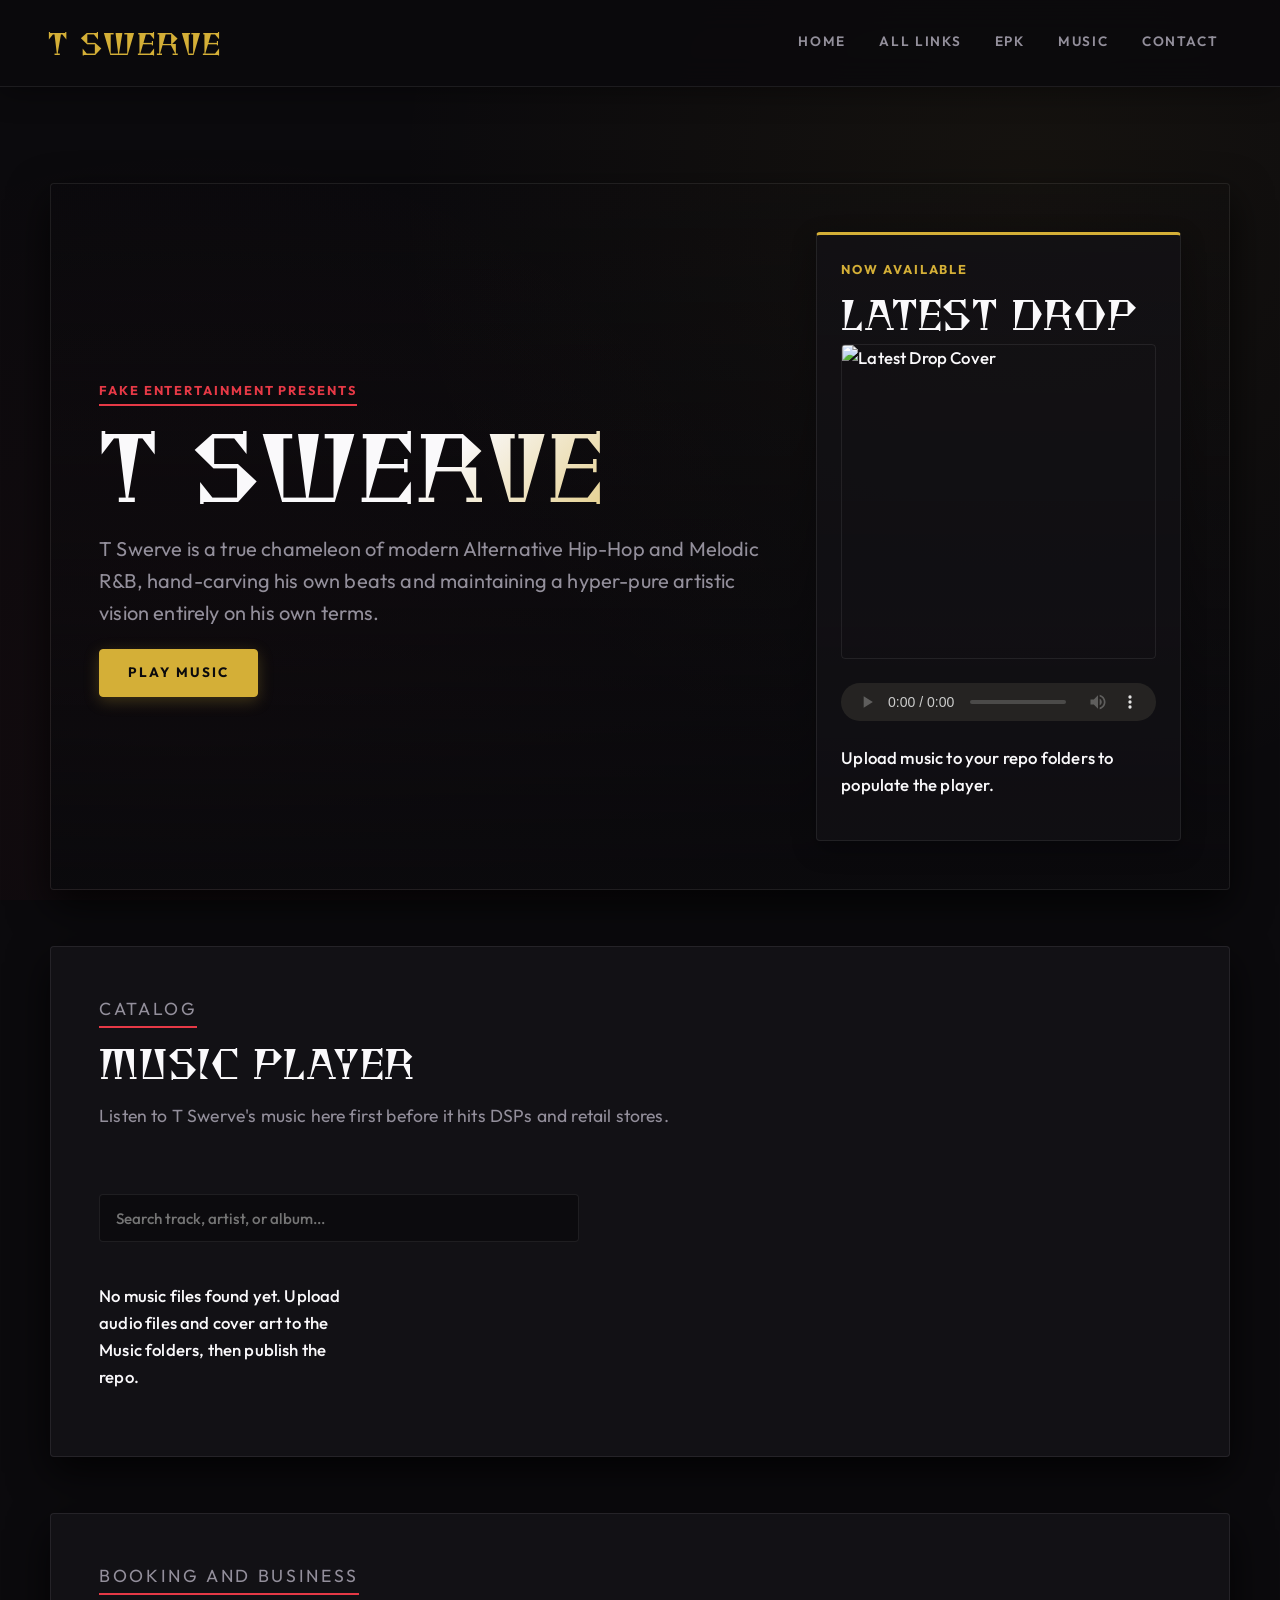
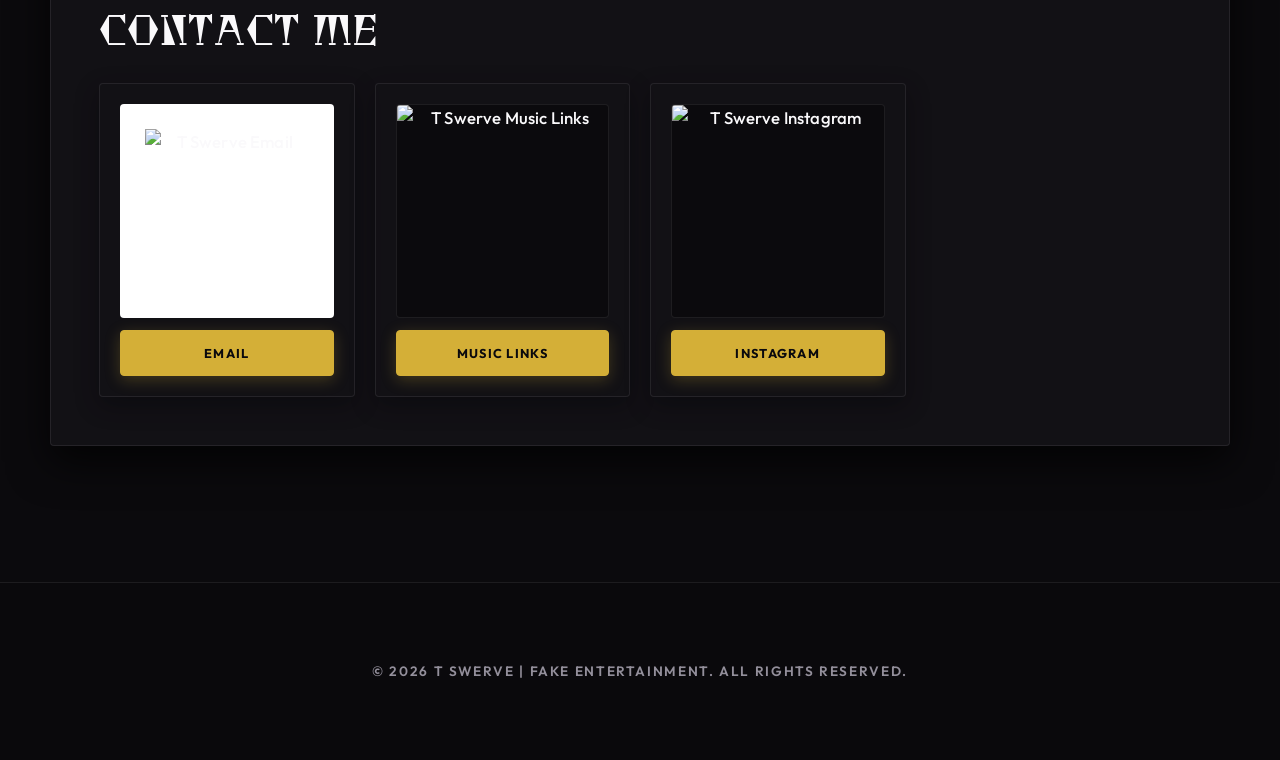
==== index.html @ 2fdde714 "Bump cache-busting version parameters to v=3 for stylesheet and scripts" ====
<!DOCTYPE html>
<html lang="en">

<head>
    <meta charset="UTF-8">
    <meta name="viewport" content="width=device-width, initial-scale=1.0">
    <title>T Swerve | Homebase</title>
    <meta name="description" content="The official homebase for T Swerve">
    <link rel="stylesheet" href="style.css?v=3">
</head>

<body>
    <header class="site-header">
        <a class="brand" href="index.html" aria-label="T Swerve home">T Swerve</a>
        <nav class="site-nav" aria-label="Primary navigation">
            <a href="#top">Home</a>
            <a href="link.html">All Links</a>
            <a href="epk.html">EPK</a>
            <a href="#music">Music</a>
            <a href="#contact">Contact</a>
        </nav>
    </header>

    <main>
        <section class="hero section-band" id="top">
            <div class="hero-copy">
                <p class="eyebrow">FAKE Entertainment presents</p>
                <h1>T Swerve</h1>
                <p class="lead">T Swerve is a true chameleon of modern Alternative Hip-Hop and Melodic R&B, hand-carving his own beats and maintaining a hyper-pure artistic vision entirely on his own terms.</p>
                <div class="hero-actions">
                    <a class="button primary" href="#music">Play Music</a>
                </div>
            </div>
            <div class="hero-panel" aria-label="Featured player">
                <p class="panel-label">Now available</p>
                <h2>Latest Drop</h2>
                <img src="assets/latest-drop.jpg" alt="Latest Drop Cover" class="featured-cover" style="width: 100%; aspect-ratio: 1; object-fit: cover; border-radius: 4px; margin-bottom: 1rem; border: 1px solid var(--line);">
                <audio controls controlsList="nodownload" oncontextmenu="return false;" preload="metadata" id="featured-player"></audio>
                <p class="muted" id="featured-title">Upload music to your repo folders to populate the player.</p>
            </div>
        </section>


        <section class="section-band" id="music">
            <div class="section-heading">
                <p class="eyebrow">Catalog</p>
                <h2>Music Player</h2>
                <p>Listen to T Swerve's music here first before it hits DSPs and retail stores.</p>
            </div>
            <div class="tabs" id="music-tabs" role="tablist" aria-label="Music categories"></div>
            <div class="music-search-container">
                <input type="text" id="music-search" placeholder="Search track, artist, or album..."
                    aria-label="Search music catalog">
            </div>
            <div class="music-layout">
                <div class="release-grid" id="music-library" aria-live="polite"></div>
            </div>
        </section>


        <section class="section-band" id="contact">
            <div class="section-heading">
                <p class="eyebrow">Booking and business</p>
                <h2>Contact Me</h2>
            </div>
            <div class="contact-grid">
                <div class="qr-card" style="display: flex; flex-direction: column; align-items: center; justify-content: space-between; padding: 1.25rem;">
                    <img src="assets/email.png" alt="T Swerve Email" style="width: 100%; aspect-ratio: 1; object-fit: contain; border-radius: 4px; border: 1px solid var(--line); background: #ffffff; padding: 1.5rem;">
                    <a href="mailto:gabetswerve@gmail.com" class="button primary" style="width: 100%; margin-top: 0.75rem; text-decoration: none; display: inline-flex; align-items: center; justify-content: center; min-height: 2.2rem; font-family: 'Outfit', sans-serif; text-transform: uppercase; letter-spacing: 0.1em; font-weight: 700; font-size: 0.8rem;">Email</a>
                </div>
                <div class="qr-card" style="display: flex; flex-direction: column; align-items: center; justify-content: space-between; padding: 1.25rem;">
                    <img src="assets/music-links.jpg" alt="T Swerve Music Links" style="width: 100%; aspect-ratio: 1; object-fit: cover; border-radius: 4px; border: 1px solid var(--line);">
                    <a href="https://ffm.bio/tswerve" target="_blank" rel="noopener noreferrer" class="button primary" style="width: 100%; margin-top: 0.75rem; text-decoration: none; display: inline-flex; align-items: center; justify-content: center; min-height: 2.2rem; font-family: 'Outfit', sans-serif; text-transform: uppercase; letter-spacing: 0.1em; font-weight: 700; font-size: 0.8rem;">Music Links</a>
                </div>
                <div class="qr-card" style="display: flex; flex-direction: column; align-items: center; justify-content: space-between; padding: 1.25rem;">
                    <img src="assets/instagram.png" alt="T Swerve Instagram" style="width: 100%; aspect-ratio: 1; object-fit: cover; border-radius: 4px; border: 1px solid var(--line);">
                    <a href="https://www.instagram.com/gabetswerve?igsh=MTN4anplaGdxeHgwZg%3D%3D&amp;utm_source=qr" target="_blank" rel="noopener noreferrer" class="button primary" style="width: 100%; margin-top: 0.75rem; text-decoration: none; display: inline-flex; align-items: center; justify-content: center; min-height: 2.2rem; font-family: 'Outfit', sans-serif; text-transform: uppercase; letter-spacing: 0.1em; font-weight: 700; font-size: 0.8rem;">Instagram</a>
                </div>
            </div>
        </section>
    </main>

    <footer>
        <p>&copy; <span id="year"></span> T Swerve | FAKE Entertainment. All rights reserved.</p>
    </footer>

    <script src="site.js?v=3"></script>
</body>

</html>
---- style.css ----
@import url('https://fonts.googleapis.com/css2?family=Bebas+Neue&family=Outfit:wght@300;400;500;600;700;800;900&family=Inter:wght@300;400;500;700&family=Chokokutai&display=swap');

:root {
    --bg: #0b0a0d;            /* Deep Obsidian Charcoal */
    --surface: rgba(20, 19, 24, 0.8);      /* Slate charcoal card */
    --surface-2: rgba(30, 28, 36, 0.9);    /* Highlight card surface */
    --text: #faf9fb;          /* Warm off-white */
    --muted: #938f9b;         /* Slate silver / muted text */
    --line: rgba(255, 255, 255, 0.08);     /* Thin modern grid border */
    --line-active: rgba(212, 175, 55, 0.35); /* Warm gold active borders */
    
    /* Alternative Hip-Hop / R&B Editorial Palette */
    --cyan: #d4af37;          /* Luxury Gold / Champagne Accent */
    --gold: #f3ebd4;          /* Warm Cream Highlight */
    --rose: #e63946;          /* Sleek Crimson Accent */
    --green: #2a9d8f;         /* Muted Emerald Accent */
    
    --shadow: 0 16px 40px rgba(0, 0, 0, 0.75);
    --shadow-light: 0 8px 25px rgba(0, 0, 0, 0.3);
}

* {
    box-sizing: border-box;
}

html {
    scroll-behavior: smooth;
}

body {
    margin: 0;
    color: var(--text);
    background-color: var(--bg);
    font-family: 'Outfit', 'Inter', sans-serif, 'Segoe UI', Roboto, sans-serif;
    font-weight: 500;
    font-size: 1.05rem;
    line-height: 1.6;
    letter-spacing: 0.01em;
    position: relative;
    overflow-x: hidden;
}

body::before {
    content: "";
    position: fixed;
    top: 0;
    left: 0;
    width: 100%;
    height: 100%;
    background: 
        radial-gradient(circle at 80% 20%, rgba(212, 175, 55, 0.05) 0%, transparent 50vw),
        radial-gradient(circle at 15% 85%, rgba(230, 57, 70, 0.04) 0%, transparent 50vw),
        #0b0a0d;
    background-size: cover;
    background-position: center;
    background-repeat: no-repeat;
    background-attachment: fixed;
    z-index: -2;
}

a {
    color: inherit;
    transition: all 0.25s cubic-bezier(0.25, 0.8, 0.25, 1);
}

img {
    display: block;
    max-width: 100%;
}

/* Scrollbars */
::-webkit-scrollbar {
    width: 6px;
    height: 6px;
}
::-webkit-scrollbar-track {
    background: var(--bg);
}
::-webkit-scrollbar-thumb {
    background: rgba(255, 255, 255, 0.12);
    border-radius: 3px;
    transition: background 0.2s ease;
}
::-webkit-scrollbar-thumb:hover {
    background: var(--cyan);
}

code,
pre {
    color: var(--cyan);
    background: rgba(212, 175, 55, 0.04);
    border: 1px solid rgba(212, 175, 55, 0.15);
    border-radius: 4px;
    font-family: 'Courier New', Courier, monospace;
    font-size: 0.95em;
}

code {
    padding: 0.1rem 0.35rem;
}

pre {
    overflow-x: auto;
    padding: 1rem;
    position: relative;
    border-left: 3px solid var(--cyan);
}

.site-header {
    position: sticky;
    top: 0;
    z-index: 100;
    display: flex;
    align-items: center;
    justify-content: space-between;
    gap: 1rem;
    padding: 1.25rem clamp(1rem, 4vw, 3rem);
    background: rgba(11, 10, 13, 0.88);
    border-bottom: 1px solid var(--line);
    backdrop-filter: blur(16px);
    box-shadow: 0 4px 30px rgba(0, 0, 0, 0.4);
    transition: all 0.3s ease;
}

.brand {
    color: var(--cyan);
    font-family: 'Chokokutai', cursive, sans-serif;
    font-size: 1.8rem;
    font-weight: 400;
    text-transform: uppercase;
    text-decoration: none;
    letter-spacing: 0.05em;
    transition: opacity 0.25s ease;
}

.brand:hover {
    opacity: 0.85;
}

.site-nav {
    display: flex;
    flex-wrap: wrap;
    justify-content: flex-end;
    gap: 0.4rem;
}

.site-nav a {
    min-height: 2.2rem;
    display: inline-flex;
    align-items: center;
    padding: 0.45rem 0.85rem;
    color: var(--muted);
    font-family: 'Outfit', sans-serif;
    font-weight: 600;
    font-size: 0.85rem;
    text-transform: uppercase;
    letter-spacing: 0.12em;
    text-decoration: none;
    border-bottom: 2px solid transparent;
    transition: all 0.25s ease;
}

.site-nav a:hover,
.site-nav a[aria-current="page"] {
    color: var(--text);
    border-bottom: 2px solid var(--cyan);
}

main {
    width: min(1180px, calc(100% - 2rem));
    margin: 0 auto;
    padding: 2.5rem 0 5rem;
}

/* Alternative Hip-Hop Editorial Content Bands */
.section-band {
    margin: 3.5rem 0;
    padding: clamp(1.5rem, 4vw, 3rem);
    background: var(--surface);
    border: 1px solid var(--line);
    border-radius: 4px;
    box-shadow: var(--shadow);
    position: relative;
    transition: border-color 0.3s ease;
}

.hero {
    min-height: 65vh;
    display: grid;
    grid-template-columns: minmax(0, 1.3fr) minmax(320px, 0.7fr);
    align-items: center;
    gap: 2.5rem;
}

.section-band.hero:not(.compact) {
    background: 
        linear-gradient(to bottom, rgba(11, 10, 13, 0.1) 0%, rgba(11, 10, 13, 0.5) 60%, rgba(11, 10, 13, 0.98) 100%),
        url('assets/homepage-profile.jpg');
    background-size: cover;
    background-position: center 20%;
    background-repeat: no-repeat;
}

.hero.compact {
    min-height: 30vh;
    align-items: center;
}

.hero h1 {
    margin: 0 0 1rem;
    font-family: 'Chokokutai', cursive, sans-serif;
    font-size: clamp(2.8rem, 7vw, 5.5rem);
    line-height: 1.1;
    font-weight: 400;
    text-transform: uppercase;
    background: linear-gradient(135deg, var(--text) 50%, var(--cyan) 100%);
    -webkit-background-clip: text;
    -webkit-text-fill-color: transparent;
    letter-spacing: 0.02em;
}

.hero.compact h1 {
    font-size: clamp(2.2rem, 6vw, 4rem);
}

.lead {
    max-width: 64ch;
    color: var(--muted);
    font-size: clamp(1.05rem, 2vw, 1.25rem);
    font-family: 'Outfit', sans-serif;
    font-weight: 400;
    line-height: 1.6;
}

.eyebrow {
    margin: 0 0 0.65rem;
    color: var(--rose);
    font-family: 'Outfit', sans-serif;
    font-weight: 700;
    font-size: 0.8rem;
    text-transform: uppercase;
    letter-spacing: 0.15em;
    display: inline-block;
    border-bottom: 2px solid var(--rose);
    padding-bottom: 0.2rem;
}

.panel-label {
    margin: 0 0 0.65rem;
    color: var(--cyan);
    font-family: 'Outfit', sans-serif;
    font-weight: 700;
    font-size: 0.8rem;
    text-transform: uppercase;
    letter-spacing: 0.15em;
}

.hero-actions,
.tabs,
.list-stack {
    display: flex;
    flex-wrap: wrap;
    gap: 0.75rem;
}

.link-grid {
    display: grid;
    grid-template-columns: repeat(auto-fit, minmax(220px, 1fr));
    gap: 1rem;
}

/* Premium Minimalist Buttons */
.button,
button.button,
.link-tile,
.list-stack a {
    min-height: 3rem;
    display: inline-flex;
    align-items: center;
    justify-content: center;
    padding: 0.75rem 1.75rem;
    color: var(--text);
    background: transparent;
    border: 1px solid var(--line);
    border-radius: 4px;
    text-transform: uppercase;
    font-family: 'Outfit', sans-serif;
    font-weight: 600;
    font-size: 0.85rem;
    letter-spacing: 0.15em;
    text-align: center;
    text-decoration: none;
    cursor: pointer;
    transition: all 0.25s cubic-bezier(0.25, 0.8, 0.25, 1);
    position: relative;
}

.button:hover,
button.button:hover,
.link-tile:hover,
.list-stack a:hover {
    color: #0c0b0f;
    background: var(--text);
    border-color: var(--text);
    transform: translateY(-2px);
    box-shadow: var(--shadow-light);
}

.button.primary,
button.button.primary,
.tabs button.active {
    color: #0b0a0d;
    background: var(--cyan);
    border-color: var(--cyan);
    font-weight: 700;
    box-shadow: 0 4px 15px rgba(212, 175, 55, 0.25);
}

.button.primary:hover,
button.button.primary:hover,
.tabs button.active:hover {
    background: var(--text);
    border-color: var(--text);
    color: #0b0a0d;
    box-shadow: 0 4px 20px rgba(255, 255, 255, 0.3);
}

.hero-panel,
.player-dock,
.contact-card,
.qr-card,
.project-card,
.release-card,
.stat-grid div {
    background: rgba(20, 19, 24, 0.65);
    border: 1px solid var(--line);
    border-radius: 4px;
    box-shadow: var(--shadow-light);
    transition: all 0.3s cubic-bezier(0.25, 0.8, 0.25, 1);
    position: relative;
}

/* Hover effects */
.release-card:hover,
.project-card:hover,
.qr-card:hover {
    border-color: var(--cyan);
    box-shadow: 0 12px 30px rgba(212, 175, 55, 0.06);
    transform: translateY(-4px);
}

.hero-panel {
    padding: 1.5rem;
    border-top: 3px solid var(--cyan);
}

.hero-panel audio,
.player-dock audio,
.release-card audio {
    width: 100%;
    margin-top: 0.5rem;
}

/* Styled native audio controls */
audio {
    filter: invert(0.9) hue-rotate(15deg) saturate(1.2);
    border-radius: 4px;
    height: 38px;
}

.section-heading {
    max-width: 760px;
    margin-bottom: 2rem;
}

.section-heading h2,
.project-card h2,
.hero-panel h2 {
    margin: 0 0 0.5rem;
    font-family: 'Chokokutai', cursive, sans-serif;
    font-size: clamp(1.6rem, 3.5vw, 2.4rem);
    line-height: 1.2;
    font-weight: 400;
    text-transform: uppercase;
    color: var(--text);
    letter-spacing: 0.02em;
}

.section-heading p {
    font-size: 1.1rem;
    font-weight: 400;
    color: var(--muted);
}

.music-layout {
    display: block;
}

.release-grid,
.portfolio-grid,
.media-grid,
.contact-grid,
.stat-grid {
    display: grid;
    grid-template-columns: repeat(auto-fill, minmax(220px, 1fr));
    gap: 1.25rem;
}

.project-card {
    overflow: hidden;
    max-width: 320px;
    width: 100%;
}

.release-card {
    display: flex;
    flex-direction: column;
    align-items: center;
    justify-content: center;
    width: 220px;
    height: 220px;
    aspect-ratio: 1;
    border: 1px solid var(--line);
    border-radius: 4px;
    background: rgba(20, 19, 24, 0.65);
    padding: 0.6rem;
    box-sizing: border-box;
    overflow: hidden;
}

.project-card img,
.media-grid img,
.qr-card img,
#player-art {
    width: 100%;
    aspect-ratio: 1;
    object-fit: cover;
    background: #0b0a0d;
    border-bottom: 1px solid var(--line);
    transition: transform 0.4s ease;
}

.release-card img {
    width: 100px;
    height: 100px;
    min-height: 100px;
    min-width: 100px;
    aspect-ratio: 1;
    object-fit: contain;
    background: #0b0a0d;
    border: 1px solid var(--line);
    border-radius: 4px;
    margin-bottom: 0.4rem;
}

.project-card:hover img {
    transform: scale(1.03);
}

.project-card {
    padding: 1.25rem;
}

.release-card .card-body {
    width: 100%;
    padding: 0;
    display: flex;
    flex-direction: column;
    align-items: center;
}

.release-card .card-body h3 {
    order: 2;
    font-family: 'Chokokutai', cursive, sans-serif;
    color: var(--text);
    font-size: 0.9rem;
    margin: 0 0 0.1rem 0;
    text-transform: uppercase;
    letter-spacing: 0.02em;
    text-align: center;
    width: 100%;
    white-space: nowrap;
    overflow: hidden;
    text-overflow: ellipsis;
}

.release-card .card-body .card-meta {
    order: 3;
    color: var(--muted);
    font-family: 'Outfit', sans-serif;
    font-weight: 600;
    font-size: 0.65rem;
    text-transform: uppercase;
    letter-spacing: 0.08em;
    margin: 0;
    text-align: center;
    width: 100%;
    white-space: nowrap;
    overflow: hidden;
    text-overflow: ellipsis;
}

.release-card .card-body .card-actions {
    order: 1;
    display: flex;
    gap: 0.4rem;
    margin-top: 0 !important;
    margin-bottom: 0.3rem;
}

.release-card .button {
    min-height: 2rem;
    padding: 0.2rem 0.6rem;
    font-size: 0.7rem;
    letter-spacing: 0.08em;
}

.project-card h2 {
    margin: 0 0 0.4rem;
    font-family: 'Chokokutai', cursive, sans-serif;
    font-size: 1.2rem;
    font-weight: 400;
    text-transform: uppercase;
    color: var(--text);
    letter-spacing: 0.02em;
}

.card-meta {
    margin: 0 0 1rem;
    color: var(--muted);
    font-family: 'Outfit', sans-serif;
    font-weight: 600;
    font-size: 0.8rem;
    text-transform: uppercase;
    letter-spacing: 0.1em;
}

.player-dock {
    position: sticky;
    top: 5.5rem;
    padding: 0.8rem;
    border: 1px solid var(--cyan);
    background: rgba(18, 17, 22, 0.95);
    box-shadow: 0 15px 40px rgba(0, 0, 0, 0.5);
    border-radius: 4px;
}

.player-track-info {
    display: flex;
    gap: 0.75rem;
    align-items: center;
    margin-bottom: 0.6rem;
}

#player-art {
    width: 80px;
    height: 80px;
    min-width: 80px;
    max-height: 80px;
    aspect-ratio: 1;
    object-fit: cover;
    border: 1px solid var(--line);
    border-radius: 4px;
    margin-bottom: 0;
}

.player-text-details {
    min-width: 0;
    flex: 1;
}

.player-text-details .panel-label {
    margin: 0 0 0.15rem 0;
}

#player-title {
    font-family: 'Chokokutai', cursive, sans-serif;
    color: var(--text);
    font-size: 1.1rem;
    margin: 0 0 0.15rem 0;
    font-weight: 400;
    text-transform: uppercase;
    letter-spacing: 0.02em;
    white-space: nowrap;
    overflow: hidden;
    text-overflow: ellipsis;
}

#player-meta {
    font-family: 'Outfit', sans-serif;
    font-weight: 600;
    font-size: 0.75rem;
    text-transform: uppercase;
    letter-spacing: 0.08em;
    color: var(--muted);
    margin-bottom: 0;
    white-space: nowrap;
    overflow: hidden;
    text-overflow: ellipsis;
}

input,
select,
textarea {
    width: 100%;
    min-height: 3rem;
    padding: 0.8rem 1rem;
    color: var(--text);
    background: rgba(12, 11, 15, 0.9);
    border: 1px solid var(--line);
    border-radius: 4px;
    font-family: 'Outfit', sans-serif;
    font-weight: 500;
    font-size: 1.05rem;
    transition: all 0.25s ease;
}

input:focus,
select:focus,
textarea:focus {
    outline: none;
    border-color: var(--cyan);
    box-shadow: 0 0 15px rgba(212, 175, 55, 0.15);
    background: rgba(212, 175, 55, 0.02);
}

textarea {
    resize: vertical;
}

.embed-shell {
    min-height: 320px;
    display: grid;
    place-items: center;
    padding: 0;
    color: var(--muted);
    background: #0b0a0d;
    border: 1px solid var(--line);
    border-radius: 4px;
    overflow: hidden;
    position: relative;
}

.embed-shell.wide {
    min-height: 420px;
}

.embed-shell iframe {
    width: 100%;
    height: 100%;
    border: 0;
}

.qr-card {
    margin: 0;
    padding: 1.25rem;
    text-align: center;
    border: 1px solid var(--line);
}

.qr-card img {
    border: 1px solid var(--line);
    border-radius: 4px;
}

.qr-card figcaption {
    margin-top: 0.75rem;
    color: var(--cyan);
    font-family: 'Outfit', sans-serif;
    font-weight: 700;
    text-transform: uppercase;
    font-size: 0.8rem;
    letter-spacing: 0.1em;
}

footer {
    padding: 4rem 1rem;
    color: var(--muted);
    font-family: 'Outfit', sans-serif;
    font-weight: 600;
    font-size: 0.85rem;
    text-transform: uppercase;
    letter-spacing: 0.12em;
    text-align: center;
    border-top: 1px solid var(--line);
    background: rgba(11, 10, 13, 0.98);
}

@media (max-width: 820px) {
    .site-header {
        align-items: center;
        flex-direction: column;
        gap: 1rem;
    }

    .site-nav {
        justify-content: center;
        width: 100%;
    }

    .hero,
    .music-layout {
        grid-template-columns: 1fr;
    }

    .player-dock {
        position: static;
        width: 100%;
    }
}

.links-page {
    width: min(760px, calc(100% - 2rem));
}

.all-links-hero {
    min-height: auto;
    text-align: center;
    border-top: 3px solid var(--cyan);
}

.all-links-hero h1 {
    margin: 0 0 0.5rem;
    font-family: 'Chokokutai', cursive, sans-serif;
    font-size: clamp(2.8rem, 10vw, 5rem);
    line-height: 1.1;
    font-weight: 400;
    text-transform: uppercase;
    background: linear-gradient(135deg, var(--text) 30%, var(--cyan) 100%);
    -webkit-background-clip: text;
    -webkit-text-fill-color: transparent;
    letter-spacing: 0.02em;
}

.all-links-hero .lead {
    margin-left: auto;
    margin-right: auto;
}

.profile-avatar {
    width: min(160px, 42vw);
    aspect-ratio: 1;
    margin: 0 auto 1.5rem;
    border: 3px solid var(--cyan);
    border-radius: 50%;
    object-fit: cover;
    box-shadow: 0 0 25px rgba(212, 175, 55, 0.2);
    transform: translateZ(0);
    backface-visibility: hidden;
}

.quick-socials,
.link-stack,
.social-grid {
    display: grid;
    gap: 0.75rem;
}

.quick-socials {
    grid-template-columns: repeat(auto-fit, minmax(120px, 1fr));
    margin-top: 1.5rem;
}

.quick-socials a,
.social-grid a {
    padding: 0.85rem 1rem;
    color: var(--text);
    background: rgba(255, 255, 255, 0.02);
    border: 1px solid var(--line);
    border-radius: 4px;
    text-transform: uppercase;
    font-family: 'Outfit', sans-serif;
    font-weight: 600;
    font-size: 0.85rem;
    letter-spacing: 0.1em;
    text-decoration: none;
    transition: all 0.2s ease;
}

.quick-socials a:hover,
.social-grid a:hover {
    color: #0b0a0d;
    background: var(--text);
    border-color: var(--text);
    box-shadow: var(--shadow-light);
}

.mega-link {
    display: grid;
    gap: 0.15rem;
    padding: 1.25rem 1.75rem;
    color: var(--text);
    background: rgba(20, 19, 24, 0.85);
    border: 1px solid var(--line);
    border-left-width: 6px;
    border-radius: 4px;
    text-decoration: none;
    transition: all 0.25s ease;
}

.mega-link span {
    font-family: 'Chokokutai', cursive, sans-serif;
    font-size: 1.3rem;
    font-weight: 400;
    text-transform: uppercase;
    letter-spacing: 0.02em;
}

.mega-link small,
.social-grid span {
    color: var(--muted);
    font-family: 'Outfit', sans-serif;
    font-weight: 400;
}

.accent-cyan { border-left-color: var(--cyan); }
.accent-gold { border-left-color: var(--gold); }
.accent-rose { border-left-color: var(--rose); }
.accent-green { border-left-color: var(--green); }

.mega-link:hover {
    border-color: var(--cyan);
    box-shadow: 0 4px 20px rgba(212, 175, 55, 0.08);
}

.accent-cyan:hover { border-left-color: var(--cyan); }
.accent-gold:hover { border-left-color: var(--gold); box-shadow: 0 4px 20px rgba(243, 235, 212, 0.08); }
.accent-rose:hover { border-left-color: var(--rose); box-shadow: 0 4px 20px rgba(230, 57, 70, 0.08); }
.accent-green:hover { border-left-color: var(--green); box-shadow: 0 4px 20px rgba(42, 157, 143, 0.08); }

.compact-links {
    grid-template-columns: repeat(auto-fit, minmax(160px, 1fr));
}

.link-tile {
    width: 100%;
}

.featured-link {
    border-color: var(--cyan);
    background: rgba(212, 175, 55, 0.04);
}

.social-grid {
    grid-template-columns: repeat(auto-fit, minmax(180px, 1fr));
}

.social-grid strong,
.social-grid span {
    display: block;
}

.social-grid strong {
    font-family: 'Chokokutai', cursive, sans-serif;
    font-size: 1.1rem;
    font-weight: 400;
    color: var(--cyan);
    text-transform: uppercase;
    letter-spacing: 0.02em;
}

:focus-visible {
    outline: 2px solid var(--cyan);
    outline-offset: 3px;
}

.contact-card {
    min-height: 8rem;
    display: flex;
    align-items: center;
    justify-content: center;
    padding: 1.5rem;
    text-align: center;
    text-decoration: none;
    overflow-wrap: anywhere;
    font-family: 'Chokokutai', cursive, sans-serif;
    color: var(--cyan);
    font-size: 1.25rem;
    border: 1px solid var(--cyan);
    text-transform: uppercase;
    letter-spacing: 0.02em;
    transition: all 0.3s ease;
}

.contact-card:hover {
    background: var(--cyan);
    color: #0b0a0d;
    box-shadow: 0 4px 15px rgba(212, 175, 55, 0.25);
}

@media (max-width: 560px) {
    main,
    .links-page {
        width: min(100% - 1rem, 1180px);
        padding-top: 1rem;
    }

    .section-band {
        padding: 1.25rem;
    }

    .site-nav a {
        padding-inline: 0.62rem;
        font-size: 0.82rem;
    }

    .link-grid,
    .compact-links,
    .quick-socials,
    .social-grid {
        grid-template-columns: 1fr;
    }

    .hero h1,
    .all-links-hero h1 {
        font-size: clamp(2.5rem, 12vw, 4rem);
    }
}

/* Music player compact folders */
#music-tabs {
    overflow-x: auto;
    flex-wrap: nowrap;
    padding-bottom: 0.5rem;
    margin-bottom: 1.5rem;
}

#music-tabs .button {
    flex: 0 0 auto;
}

.music-search-container {
    margin-bottom: 1.5rem;
    max-width: 480px;
    width: 100%;
}

.music-search-container input {
    font-family: 'Outfit', sans-serif;
    font-size: 0.95rem;
    border-color: var(--line);
    background: rgba(12, 11, 15, 0.85);
}

.music-search-container input:focus {
    border-color: var(--cyan);
    box-shadow: 0 0 15px rgba(212, 175, 55, 0.15);
    background: rgba(212, 175, 55, 0.02);
}

#music-library {
    max-height: min(72vh, 720px);
    overflow-y: auto;
    padding-right: 0.35rem;
    align-content: start;
}

.music-folder {
    grid-column: 1 / -1;
    overflow: hidden;
    background: rgba(20, 19, 24, 0.55);
    border: 1px solid var(--line);
    border-radius: 4px;
    margin-bottom: 1rem;
    transition: all 0.25s ease;
}

.music-folder:hover {
    border-color: rgba(212, 175, 55, 0.25);
}

.music-folder summary {
    min-height: 8.5rem;
    display: grid;
    grid-template-columns: 7.5rem minmax(0, 1fr) auto;
    align-items: center;
    gap: 1.5rem;
    padding: 0.85rem;
    cursor: pointer;
    list-style: none;
    border-bottom: 1px solid rgba(255, 255, 255, 0.04);
}

.music-folder summary::-webkit-details-marker {
    display: none;
}

.music-folder summary img,
.folder-art {
    width: 7.5rem;
    aspect-ratio: 1;
    border-radius: 4px;
    object-fit: cover;
    background: linear-gradient(145deg, rgba(212, 175, 55, 0.15) 0%, rgba(230, 57, 70, 0.1) 100%);
    border: 1px solid var(--line);
    transition: border-color 0.25s ease;
}

.folder-copy {
    min-width: 0;
}

.folder-copy strong {
    font-family: 'Chokokutai', cursive, sans-serif;
    font-size: 1.35rem;
    color: var(--text);
    display: block;
    font-weight: 400;
    text-transform: uppercase;
    letter-spacing: 0.02em;
}

.folder-copy small {
    font-family: 'Outfit', sans-serif;
    font-weight: 600;
    font-size: 0.8rem;
    text-transform: uppercase;
    letter-spacing: 0.1em;
    color: var(--muted);
    display: block;
    margin-top: 0.25rem;
}

.folder-actions {
    display: flex;
    align-items: center;
    gap: 1rem;
}

.folder-toggle {
    font-family: 'Outfit', sans-serif;
    font-weight: 700;
    font-size: 0.8rem;
    text-transform: uppercase;
    letter-spacing: 0.1em;
    color: var(--cyan);
}

.music-folder[open] .folder-toggle {
    font-size: 0;
}

.music-folder[open] .folder-toggle::before {
    content: "Close";
    font-size: 0.8rem;
}

.folder-tracks {
    display: grid;
    gap: 0.55rem;
    max-height: 22rem;
    overflow-y: auto;
    padding: 1rem;
    background: rgba(0, 0, 0, 0.2);
}

.folder-track-row {
    display: grid;
    grid-template-columns: minmax(0, 1fr) auto;
    align-items: center;
    gap: 1rem;
    padding: 0.75rem 1rem;
    background: rgba(25, 24, 30, 0.5);
    border: 1px solid var(--line);
    border-radius: 4px;
}

.folder-track-row strong {
    font-family: 'Outfit', sans-serif;
    font-size: 1.1rem;
    font-weight: 600;
    display: block;
}

.folder-track-row small {
    font-family: 'Outfit', sans-serif;
    font-weight: 500;
    font-size: 0.8rem;
    color: var(--muted);
    display: block;
}

.folder-track-row .button {
    min-height: 2.25rem;
    padding: 0.3rem 1rem;
    font-size: 0.8rem;
}

.stat-grid div {
    padding: 1.25rem;
    text-align: center;
    display: flex;
    flex-direction: column;
    gap: 0.35rem;
}

.stat-grid div strong {
    font-family: 'Outfit', sans-serif;
    font-weight: 700;
    font-size: 0.8rem;
    color: var(--cyan);
    text-transform: uppercase;
    letter-spacing: 0.1em;
}

.stat-grid div span {
    font-family: 'Outfit', sans-serif;
    font-weight: 600;
    font-size: 1.1rem;
}

@media (max-width: 560px) {
    #music-library {
        max-height: 60vh;
        padding-right: 0;
    }

    .music-folder summary {
        grid-template-columns: 5.5rem minmax(0, 1fr);
        gap: 1rem;
    }

    .music-folder summary img,
    .folder-art {
        width: 5.5rem;
    }

    .folder-toggle {
        grid-column: 2;
        justify-self: start;
        margin-top: 0.25rem;
    }

    .folder-track-row {
        grid-template-columns: 1fr;
    }
}

/* Info Modal Styles */
.info-modal-overlay {
    position: fixed;
    top: 0;
    left: 0;
    width: 100vw;
    height: 100vh;
    background: rgba(11, 10, 13, 0.85);
    backdrop-filter: blur(12px);
    z-index: 1000;
    display: grid;
    place-items: center;
    padding: 1rem;
    transition: opacity 0.25s ease;
}

.info-modal-overlay[hidden] {
    display: none;
}

.info-modal {
    background: #131217;
    border: 1px solid var(--line-active);
    box-shadow: var(--shadow);
    width: min(580px, 100%);
    max-height: 85vh;
    overflow-y: auto;
    position: relative;
    padding: 2.5rem;
    border-radius: 4px;
}

.info-modal-close {
    position: absolute;
    top: 0.75rem;
    right: 0.75rem;
    background: transparent;
    border: 1px solid var(--line);
    color: var(--muted);
    font-family: 'Outfit', sans-serif;
    font-weight: 700;
    font-size: 1.25rem;
    cursor: pointer;
    width: 2.2rem;
    height: 2.2rem;
    display: grid;
    place-items: center;
    transition: all 0.2s ease;
    border-radius: 4px;
}

.info-modal-close:hover {
    background: rgba(255, 255, 255, 0.05);
    color: var(--text);
    border-color: var(--text);
}

#modal-project-title {
    font-family: 'Chokokutai', cursive, sans-serif;
    color: var(--text);
    margin: 0 0 0.25rem 0;
    font-size: 1.8rem;
    text-transform: uppercase;
    font-weight: 400;
    letter-spacing: 0.02em;
}

.modal-project-meta {
    font-family: 'Outfit', sans-serif;
    font-weight: 600;
    color: var(--muted);
    font-size: 0.85rem;
    margin: 0 0 1.5rem 0;
    text-transform: uppercase;
    letter-spacing: 0.1em;
}

.modal-description {
    font-family: 'Outfit', sans-serif;
    font-weight: 400;
    font-size: 1.1rem;
    line-height: 1.6;
    margin-bottom: 1.5rem;
    border-left: 3px solid var(--cyan);
    padding-left: 1rem;
    color: var(--text);
}

.modal-specs {
    display: grid;
    gap: 0.65rem;
    margin-bottom: 1.5rem;
    font-family: 'Outfit', sans-serif;
    font-size: 1.05rem;
}

.modal-specs div {
    display: flex;
    gap: 0.5rem;
    border-bottom: 1px dashed var(--line);
    padding-bottom: 0.45rem;
}

.modal-specs strong {
    font-family: 'Outfit', sans-serif;
    font-weight: 700;
    color: var(--cyan);
    text-transform: uppercase;
    font-size: 0.8rem;
    letter-spacing: 0.1em;
    min-width: 120px;
}

.modal-label-credit {
    font-family: 'Outfit', sans-serif;
    font-weight: 700;
    font-size: 0.8rem;
    color: var(--rose);
    text-transform: uppercase;
    letter-spacing: 0.1em;
    margin-top: 2rem;
    border-top: 1px solid var(--line);
    padding-top: 1rem;
}

.player-controls {
    display: flex;
    justify-content: center;
    align-items: center;
    gap: 0.6rem;
    margin-top: 0.6rem;
    border-top: 1px dashed var(--line);
    padding-top: 0.6rem;
}

.control-btn {
    background: rgba(12, 11, 15, 0.85);
    border: 1px solid var(--line);
    color: var(--muted);
    font-family: 'Outfit', sans-serif;
    font-weight: 700;
    font-size: 0.8rem;
    padding: 0.4rem 0.8rem;
    cursor: pointer;
    transition: all 0.25s ease;
    min-height: 2.2rem;
    display: flex;
    align-items: center;
    justify-content: center;
    border-radius: 4px;
}

.control-btn:hover {
    border-color: var(--text);
    color: var(--text);
}

.control-btn.active {
    color: #0b0a0d;
    border-color: var(--cyan);
    background: var(--cyan);
    box-shadow: 0 4px 12px rgba(212, 175, 55, 0.25);
}

/* Custom Volume Slider styling */
.player-volume-container {
    display: flex;
    align-items: center;
    gap: 0.6rem;
    margin-top: 0.6rem;
    padding-top: 0.2rem;
}

.player-volume-slider {
    flex: 1;
    -webkit-appearance: none;
    appearance: none;
    height: 6px;
    min-height: auto;
    width: auto;
    padding: 0;
    border: none;
    border-radius: 3px;
    background: var(--line);
    outline: none;
    transition: background 0.3s;
    box-shadow: none;
}

.player-volume-slider:focus {
    outline: none;
    border: none;
    box-shadow: none;
}

.player-volume-slider::-webkit-slider-thumb {
    -webkit-appearance: none;
    appearance: none;
    width: 14px;
    height: 14px;
    border-radius: 50%;
    background: var(--cyan);
    cursor: pointer;
    box-shadow: 0 0 5px rgba(0, 255, 255, 0.5);
    border: none;
    transition: transform 0.2s;
}

.player-volume-slider::-webkit-slider-thumb:hover {
    transform: scale(1.25);
}

.player-volume-slider::-moz-range-thumb {
    width: 14px;
    height: 14px;
    border-radius: 50%;
    background: var(--cyan);
    cursor: pointer;
    box-shadow: 0 0 5px rgba(0, 255, 255, 0.5);
    border: none;
    transition: transform 0.2s;
}

.player-volume-slider::-moz-range-thumb:hover {
    transform: scale(1.25);
}

#player-shuffle-all:hover {
    background: var(--cyan) !important;
    color: #0b0a0d !important;
    box-shadow: 0 4px 15px rgba(0, 255, 255, 0.3);
}

/* EPK Page Editorial Theme Override */
.epk-page {
    background-color: #ffd100 !important;
    color: #0b0a0d !important;
}

.epk-page::before {
    display: none !important;
}

.epk-page header.site-header {
    background-color: #0b0a0d !important;
    border-bottom: 1px solid rgba(255, 255, 255, 0.1) !important;
}

.epk-page section.section-band {
    background: transparent !important;
    border-top: 1px solid rgba(11, 10, 13, 0.12) !important;
    color: #0b0a0d !important;
    padding: 4rem 2rem !important;
}

.epk-page .section-heading h2 {
    font-family: 'Bebas Neue', sans-serif !important;
    font-size: clamp(2.5rem, 6vw, 4rem) !important;
    text-transform: uppercase !important;
    color: #0b0a0d !important;
    letter-spacing: 0.02em !important;
    font-weight: normal !important;
    line-height: 1.0 !important;
}

.epk-page .section-heading .eyebrow {
    color: #444444 !important;
    font-family: 'Outfit', sans-serif !important;
    font-weight: 700 !important;
    font-size: 0.85rem !important;
    letter-spacing: 0.12em !important;
}

.epk-page section.section-band p {
    color: #0b0a0d !important;
}

.epk-page .tabs button {
    border: 1px solid #0b0a0d !important;
    background: transparent !important;
    color: #0b0a0d !important;
    font-family: 'Outfit', sans-serif !important;
    font-weight: 700 !important;
    transition: all 0.2s ease !important;
}

.epk-page .tabs button.active,
.epk-page .tabs button:hover {
    background: #0b0a0d !important;
    color: #ffd100 !important;
}

.epk-page .music-folder {
    background: rgba(11, 10, 13, 0.03) !important;
    border: 1px solid #0b0a0d !important;
}

.epk-page .music-folder summary {
    border-bottom: 1px solid rgba(11, 10, 13, 0.08) !important;
}

.epk-page .folder-copy strong {
    color: #0b0a0d !important;
}

.epk-page .folder-copy small {
    color: #444444 !important;
}

.epk-page .folder-toggle {
    color: #0b0a0d !important;
}

.epk-page .folder-tracks {
    background: rgba(11, 10, 13, 0.04) !important;
}

.epk-page .folder-track-row {
    background: rgba(255, 255, 255, 0.8) !important;
    border: 1px solid rgba(11, 10, 13, 0.08) !important;
}

.epk-page .folder-track-row strong {
    color: #0b0a0d !important;
}

.epk-page .folder-track-row small {
    color: #444444 !important;
}

.epk-page .folder-track-row .button.primary,
.epk-page .release-card .button.primary {
    background: #0b0a0d !important;
    color: #ffd100 !important;
    border: 1px solid #0b0a0d !important;
}

.epk-page .folder-track-row .button.primary:hover,
.epk-page .release-card .button.primary:hover {
    background: #25232b !important;
    border-color: #25232b !important;
}

.epk-page .player-dock {
    background: #0b0a0d !important;
    color: #ffd100 !important;
    border: 2px solid #0b0a0d !important;
    box-shadow: 0 16px 40px rgba(0, 0, 0, 0.3) !important;
}

.epk-page .player-dock #player-title {
    color: #faf9fb !important;
}

.epk-page .player-dock #player-meta {
    color: #938f9b !important;
}

.epk-page .player-dock .control-btn {
    border: 1px solid rgba(255, 255, 255, 0.1) !important;
    color: #faf9fb !important;
    background: rgba(255, 255, 255, 0.03) !important;
}

.epk-page .player-dock .control-btn.active {
    background: #ffd100 !important;
    color: #0b0a0d !important;
    border-color: #ffd100 !important;
}

.epk-page .player-dock .control-btn:hover {
    border-color: #ffd100 !important;
    color: #ffd100 !important;
}

.epk-page .release-card {
    background: rgba(255, 255, 255, 0.8) !important;
    border: 1px solid rgba(11, 10, 13, 0.08) !important;
}

.epk-page .release-card h3 {
    color: #0b0a0d !important;
}

.epk-page .release-card .card-meta {
    color: #444444 !important;
}

.epk-page .release-card .button.info-button {
    border: 1px solid #0b0a0d !important;
    color: #0b0a0d !important;
    background: transparent !important;
}

.epk-page .release-card .button.info-button:hover {
    background: rgba(11, 10, 13, 0.05) !important;
}

.epk-page footer {
    background-color: #0b0a0d !important;
    color: #938f9b !important;
    border-top: 1px solid rgba(255, 255, 255, 0.1) !important;
}

/* EPK Hero Banner */
.epk-hero-banner {
    position: relative;
    width: 100%;
    height: 55vh;
    max-height: 480px;
    min-height: 320px;
    overflow: hidden;
    background: url('assets/homepage-profile.jpg') center/cover no-repeat;
    display: flex;
    align-items: flex-end;
    justify-content: flex-start;
    padding: 3rem 2rem;
}

.epk-hero-banner::after {
    content: "";
    position: absolute;
    top: 0;
    left: 0;
    width: 100%;
    height: 100%;
    background: linear-gradient(to top, rgba(11, 10, 13, 0.7) 0%, rgba(11, 10, 13, 0.1) 100%);
    z-index: 1;
}

.epk-hero-title {
    position: relative;
    font-family: 'Bebas Neue', sans-serif;
    font-size: clamp(4.5rem, 15vw, 9.5rem);
    line-height: 0.8;
    color: #ffffff;
    margin: 0;
    text-transform: uppercase;
    letter-spacing: -0.01em;
    z-index: 2;
    text-shadow: 0 4px 20px rgba(0,0,0,0.5);
}

/* EPK Split Bio Section */
.epk-bio-section {
    display: grid;
    grid-template-columns: 1fr 2.2fr;
    gap: 4rem;
    align-items: start;
    padding: 4rem 2rem;
    background-color: #ffd100;
}

.epk-bio-left {
    display: flex;
    flex-direction: column;
    align-items: center;
    width: 100%;
}

.epk-bio-cover {
    width: 100%;
    aspect-ratio: 1;
    object-fit: cover;
    border: 2px solid #0b0a0d;
    border-radius: 4px;
    box-shadow: 0 12px 30px rgba(0, 0, 0, 0.15);
}

.epk-listen-btn {
    display: flex;
    align-items: center;
    justify-content: center;
    width: 100%;
    min-height: 3.2rem;
    background: #0b0a0d;
    color: #ffd100;
    font-family: 'Bebas Neue', sans-serif;
    font-size: 1.5rem;
    text-decoration: none;
    border-radius: 30px;
    margin-top: 1.5rem;
    transition: transform 0.2s, background 0.2s, box-shadow 0.2s;
    border: none;
    letter-spacing: 0.05em;
    text-transform: uppercase;
    box-shadow: 0 4px 15px rgba(0, 0, 0, 0.15);
}

.epk-listen-btn:hover {
    background: #25232b;
    transform: translateY(-2px);
    box-shadow: 0 6px 20px rgba(0, 0, 0, 0.2);
}

.epk-bio-right {
    color: #0b0a0d;
}

.epk-release-title {
    font-family: 'Bebas Neue', sans-serif;
    font-size: clamp(3.8rem, 8vw, 6.8rem);
    line-height: 0.8;
    margin: 0 0 2rem 0;
    text-transform: uppercase;
    color: #0b0a0d;
    letter-spacing: -0.01em;
}

.epk-bio-right h3 {
    font-family: 'Bebas Neue', sans-serif;
    font-size: 2.2rem;
    margin: 2rem 0 1rem 0;
    text-transform: uppercase;
    letter-spacing: 0.03em;
    color: #0b0a0d;
    border-bottom: 2px solid #0b0a0d;
    padding-bottom: 0.25rem;
}

.epk-bio-right h3:first-of-type {
    margin-top: 0;
}

.epk-bio-text {
    font-family: 'Outfit', sans-serif;
    font-weight: 500;
    font-size: 1.125rem;
    line-height: 1.65;
    margin: 0 0 1.5rem 0;
    color: #0b0a0d;
}

.epk-social-links {
    display: flex;
    flex-wrap: wrap;
    gap: 0.8rem;
    margin-top: 1rem;
}

.epk-social-links a {
    display: flex;
    align-items: center;
    justify-content: center;
    width: 44px;
    height: 44px;
    background: #0b0a0d;
    color: #ffd100;
    border-radius: 50%;
    transition: transform 0.2s, background 0.2s;
    box-shadow: 0 4px 10px rgba(0,0,0,0.1);
}

.epk-social-links a:hover {
    transform: scale(1.1);
    background: #25232b;
}

.epk-social-links svg {
    width: 22px;
    height: 22px;
    fill: currentColor;
}

/* EPK Photos Grid */
.epk-photos-grid {
    display: grid;
    grid-template-columns: repeat(auto-fit, minmax(240px, 1fr));
    gap: 1.5rem;
    margin-top: 1.5rem;
}

.epk-photos-grid figure {
    margin: 0;
    background: rgba(11, 10, 13, 0.02);
    border: 1px solid #0b0a0d;
    border-radius: 4px;
    overflow: hidden;
    text-align: center;
    transition: transform 0.25s ease, box-shadow 0.25s ease;
    box-shadow: 0 4px 15px rgba(0, 0, 0, 0.05);
}

.epk-photos-grid figure:hover {
    transform: translateY(-5px);
    box-shadow: 0 8px 25px rgba(0, 0, 0, 0.1);
}

.epk-photos-grid img {
    width: 100%;
    aspect-ratio: 1.5;
    object-fit: cover;
    display: block;
    border-bottom: 1px solid #0b0a0d;
}

.epk-photos-grid figcaption {
    padding: 0.8rem;
    font-family: 'Outfit', sans-serif;
    font-weight: 700;
    text-transform: uppercase;
    font-size: 0.8rem;
    letter-spacing: 0.1em;
    color: #0b0a0d;
}

/* EPK Contact Section */
.epk-contact-grid {
    display: grid;
    grid-template-columns: repeat(auto-fit, minmax(180px, 1fr));
    gap: 2.5rem;
    text-align: center;
    padding: 1.5rem 0;
    margin-top: 1rem;
}

.epk-contact-grid div {
    display: flex;
    flex-direction: column;
    gap: 0.4rem;
}

.epk-contact-grid strong {
    font-family: 'Bebas Neue', sans-serif;
    font-size: 1.6rem;
    text-transform: uppercase;
    color: #0b0a0d;
    letter-spacing: 0.04em;
    border-bottom: 1px solid rgba(11, 10, 13, 0.1);
    padding-bottom: 0.25rem;
    margin-bottom: 0.25rem;
}

.epk-contact-grid span {
    font-family: 'Outfit', sans-serif;
    font-size: 1.15rem;
    font-weight: 600;
    color: #0b0a0d;
}

.epk-contact-grid a {
    color: #0b0a0d;
    text-decoration: underline;
    transition: opacity 0.2s;
}

.epk-contact-grid a:hover {
    opacity: 0.8;
}

@media (max-width: 820px) {
    .epk-bio-section {
        grid-template-columns: 1fr;
        gap: 3rem;
        padding: 3rem 1.5rem;
    }
    
    .epk-bio-left {
        max-width: 380px;
        margin: 0 auto;
    }
    
    .epk-hero-banner {
        height: 40vh;
        padding: 2rem 1.5rem;
    }
}

/* EPK Video Grid */
.epk-video-grid {
    display: grid;
    grid-template-columns: repeat(auto-fit, minmax(320px, 1fr));
    gap: 1.5rem;
    margin-top: 1.5rem;
}

.epk-video-grid .embed-shell {
    min-height: 0;
    aspect-ratio: 16 / 9;
}

/* EPK Photos Grid Download Links */
.epk-photos-grid figcaption a {
    color: #0b0a0d;
    text-decoration: none;
    display: block;
    width: 100%;
    height: 100%;
    transition: opacity 0.2s;
}

.epk-photos-grid figcaption a:hover {
    text-decoration: underline;
    opacity: 0.8;
}

/* Persistent Floating Player Dock Styles */
.player-dock.floating-player {
    position: fixed;
    bottom: 0;
    left: 0;
    right: 0;
    top: auto; /* override top: 5.5rem */
    width: 100%;
    max-width: 100%;
    background: rgba(18, 17, 22, 0.92);
    backdrop-filter: blur(16px);
    -webkit-backdrop-filter: blur(16px);
    border-top: 2px solid var(--cyan);
    border-left: none;
    border-right: none;
    border-bottom: none;
    border-radius: 0;
    margin: 0;
    padding: 0.8rem 2rem;
    z-index: 9999;
    display: flex;
    flex-direction: row;
    align-items: center;
    justify-content: space-between;
    gap: 2rem;
    box-shadow: 0 -8px 32px rgba(0, 0, 0, 0.5);
    transition: transform 0.4s cubic-bezier(0.25, 0.8, 0.25, 1), opacity 0.3s ease;
    transform: translateY(0);
    opacity: 1;
}

.player-dock.floating-player.hidden-player {
    transform: translateY(100%) !important;
    opacity: 0 !important;
    pointer-events: none !important;
}

/* Specific inner element layout adjustments when floating */
.player-dock.floating-player .player-track-info {
    margin-bottom: 0;
    flex: 1;
    max-width: 320px;
}

.player-dock.floating-player #player-art {
    width: 50px;
    height: 50px;
    min-width: 50px;
}

.player-dock.floating-player #player-title {
    font-size: 0.95rem;
}

.player-dock.floating-player #player-meta {
    font-size: 0.7rem;
}

.player-dock.floating-player .player-center-controls {
    flex: 2;
    display: flex;
    flex-direction: column;
    align-items: center;
    gap: 0.4rem;
    min-width: 320px;
    max-width: 550px;
}

.player-dock.floating-player .player-progress-container {
    display: flex;
    align-items: center;
    gap: 0.6rem;
    width: 100%;
}

.player-dock.floating-player .player-progress-container span {
    font-size: 0.75rem;
    font-family: 'Share Tech Mono', monospace;
    color: var(--muted);
    min-width: 35px;
    text-align: center;
}

/* Custom Seek Progress Slider styling */
.player-progress-slider {
    flex: 1;
    -webkit-appearance: none;
    appearance: none;
    height: 6px;
    min-height: auto;
    width: auto;
    padding: 0;
    border: none;
    border-radius: 3px;
    background: var(--line);
    outline: none;
    transition: background 0.3s;
    box-shadow: none;
}

.player-progress-slider:focus {
    outline: none;
    border: none;
    box-shadow: none;
}

.player-progress-slider::-webkit-slider-thumb {
    -webkit-appearance: none;
    appearance: none;
    width: 14px;
    height: 14px;
    border-radius: 50%;
    background: var(--cyan);
    cursor: pointer;
    box-shadow: 0 0 5px rgba(0, 255, 255, 0.5);
    border: none;
    transition: transform 0.2s;
}

.player-progress-slider::-webkit-slider-thumb:hover {
    transform: scale(1.25);
}

.player-progress-slider::-moz-range-thumb {
    width: 14px;
    height: 14px;
    border-radius: 50%;
    background: var(--cyan);
    cursor: pointer;
    box-shadow: 0 0 5px rgba(0, 255, 255, 0.5);
    border: none;
    transition: transform 0.2s;
}

.player-progress-slider::-moz-range-thumb:hover {
    transform: scale(1.25);
}

/* Yellow Theme Overrides for EPK Page Seek and Volume Thumbs */
.epk-page .player-progress-slider::-webkit-slider-thumb {
    background: #ffd100 !important;
    box-shadow: 0 0 5px rgba(255, 209, 0, 0.5) !important;
}
.epk-page .player-progress-slider::-moz-range-thumb {
    background: #ffd100 !important;
    box-shadow: 0 0 5px rgba(255, 209, 0, 0.5) !important;
}
.epk-page .player-volume-slider::-webkit-slider-thumb {
    background: #ffd100 !important;
    box-shadow: 0 0 5px rgba(255, 209, 0, 0.5) !important;
}
.epk-page .player-volume-slider::-moz-range-thumb {
    background: #ffd100 !important;
    box-shadow: 0 0 5px rgba(255, 209, 0, 0.5) !important;
}
.epk-page .player-dock.floating-player {
    border-top: 2px solid #ffd100 !important;
}

.player-dock.floating-player .player-right-controls {
    flex: 1;
    min-width: 150px;
    max-width: 220px;
    display: flex;
    justify-content: flex-end;
}

.player-dock.floating-player .player-volume-container {
    display: flex;
    align-items: center;
    gap: 0.6rem;
    width: 100%;
    margin-top: 0 !important;
    padding-top: 0 !important;
}

.player-dock.floating-player .player-controls {
    display: flex;
    justify-content: center;
    align-items: center;
    gap: 0.5rem;
    border-top: none;
    padding-top: 0;
    margin-top: 0;
}

/* Adjust page padding when floating player is present */
body.has-floating-player {
    padding-bottom: 5.5rem !important;
}

/* Media Queries for Mobile Screens */
@media (max-width: 768px) {
    .player-dock.floating-player {
        flex-direction: column;
        gap: 0.6rem;
        padding: 0.8rem 1rem;
    }
    
    .player-dock.floating-player .player-track-info {
        max-width: 100%;
        width: 100%;
        justify-content: center;
    }
    
    .player-dock.floating-player .player-center-controls {
        max-width: 100%;
        width: 100%;
    }
    
    .player-dock.floating-player .player-controls {
        max-width: 100%;
        width: 100%;
        justify-content: center;
    }
    
    .player-dock.floating-player .player-right-controls {
        display: none !important; /* Hide volume on mobile to save space */
    }
    
    body.has-floating-player {
        padding-bottom: 9.5rem !important;
    }
}
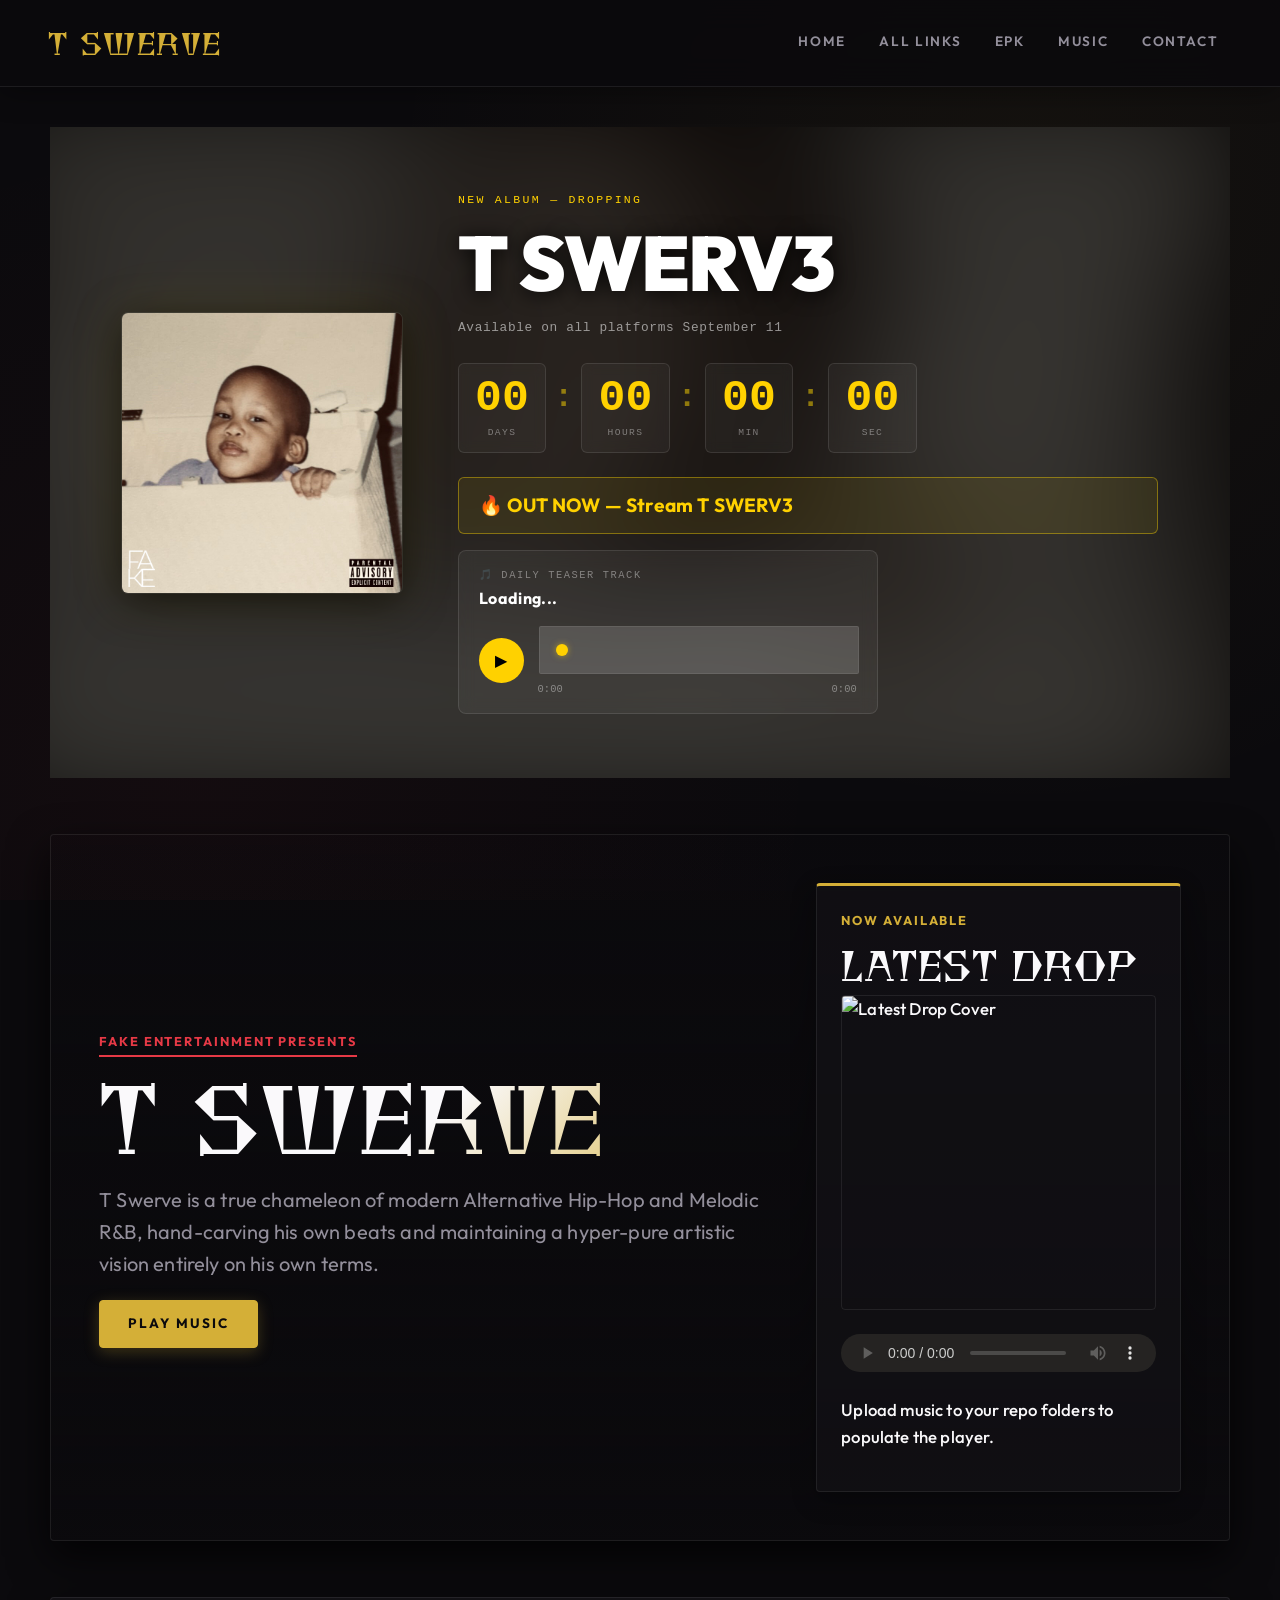
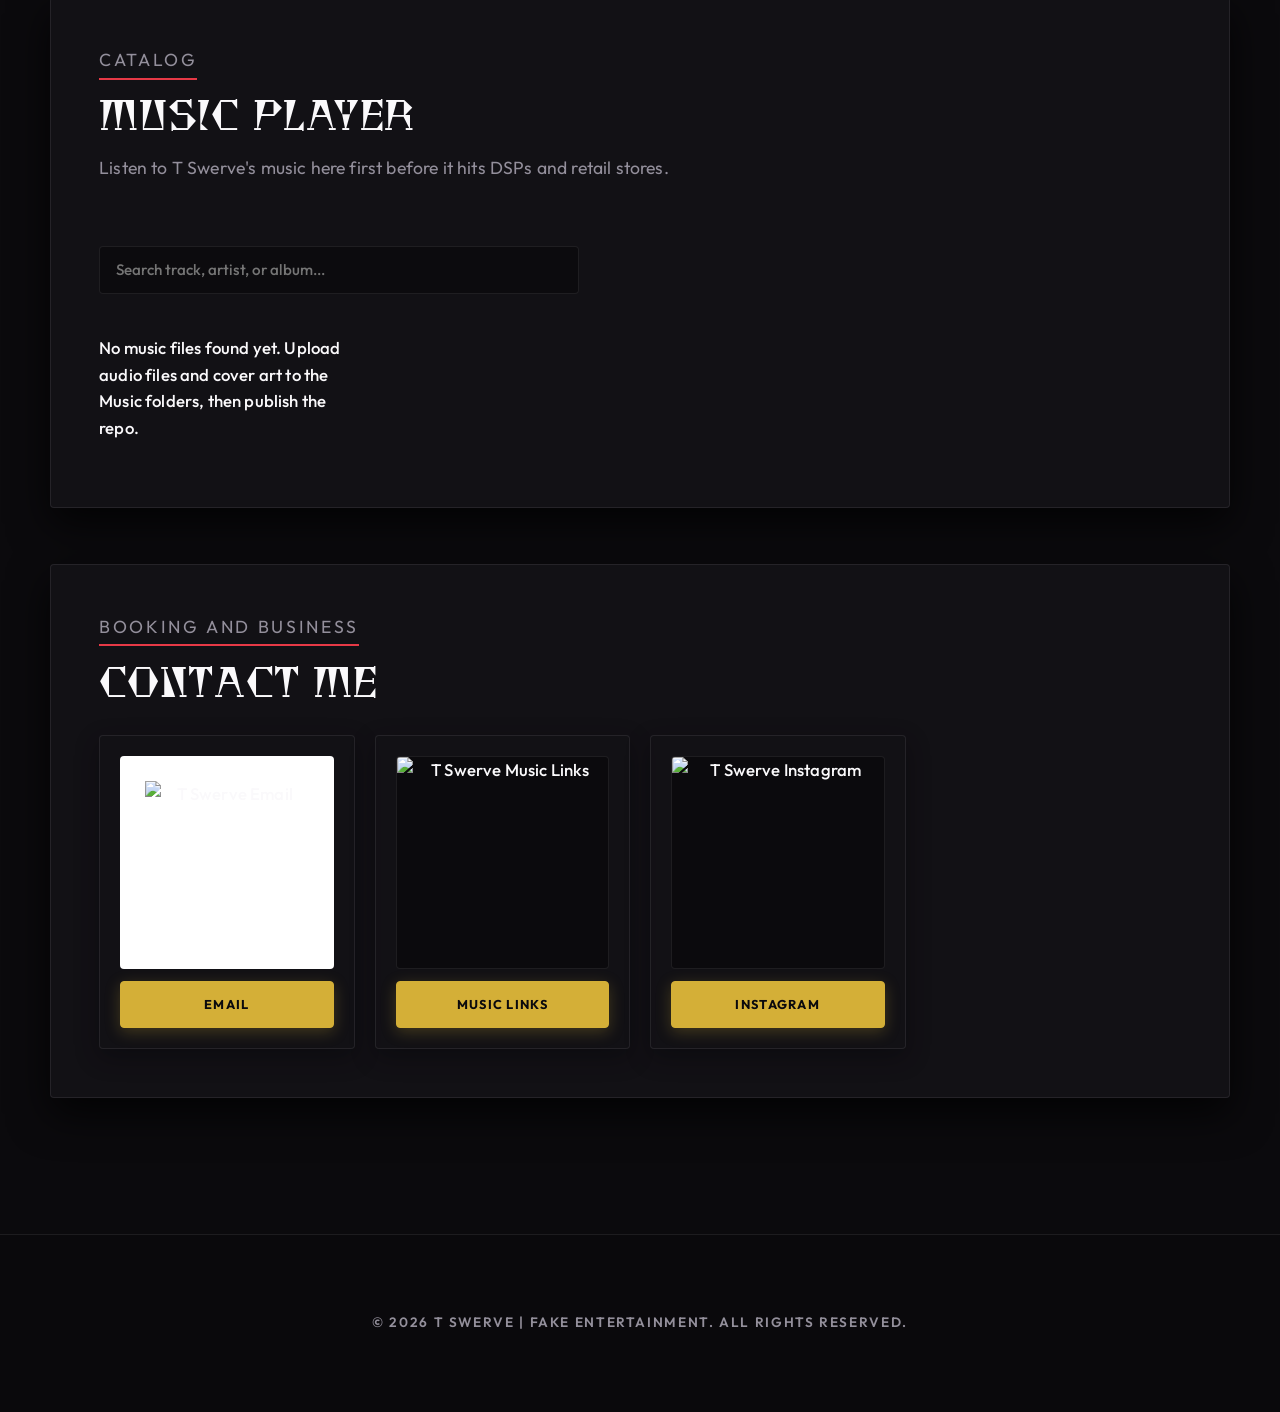
==== commit 2612aa24: "Add T SWERV3 countdown timer with daily teaser player to homepage" ====
--- a/index.html
+++ b/index.html
@@ -6,7 +6,7 @@
     <meta name="viewport" content="width=device-width, initial-scale=1.0">
     <title>T Swerve | Homebase</title>
     <meta name="description" content="The official homebase for T Swerve">
-    <link rel="stylesheet" href="style.css?v=3">
+    <link rel="stylesheet" href="style.css?v=6">
 </head>
 
 <body>
@@ -22,6 +22,66 @@
     </header>
 
     <main>
+        <!-- T SWERV3 Countdown Section -->
+        <section id="tswerv3-countdown" class="countdown-section" aria-label="T SWERV3 album countdown">
+            <div class="countdown-bg-blur" aria-hidden="true"></div>
+            <div class="countdown-inner">
+                <div class="countdown-art-col">
+                    <img src="assets/tswerv3-cover.jpeg" alt="T SWERV3 album cover art" class="countdown-art">
+                </div>
+                <div class="countdown-info-col">
+                    <p class="countdown-eyebrow">New Album — Dropping</p>
+                    <h2 class="countdown-title">T SWERV3</h2>
+                    <p class="countdown-subtitle">Available on all platforms September 11</p>
+
+                    <div class="countdown-units" id="countdown-units">
+                        <div class="countdown-unit">
+                            <span id="cd-days">00</span>
+                            <label>Days</label>
+                        </div>
+                        <div class="countdown-colon" aria-hidden="true">:</div>
+                        <div class="countdown-unit">
+                            <span id="cd-hours">00</span>
+                            <label>Hours</label>
+                        </div>
+                        <div class="countdown-colon" aria-hidden="true">:</div>
+                        <div class="countdown-unit">
+                            <span id="cd-minutes">00</span>
+                            <label>Min</label>
+                        </div>
+                        <div class="countdown-colon" aria-hidden="true">:</div>
+                        <div class="countdown-unit">
+                            <span id="cd-seconds">00</span>
+                            <label>Sec</label>
+                        </div>
+                    </div>
+
+                    <div class="countdown-released-msg" id="countdown-released" hidden>
+                        <span>🔥 OUT NOW — Stream T SWERV3</span>
+                    </div>
+
+                    <!-- Daily Teaser Mini Player -->
+                    <div class="countdown-player-card" id="countdown-player-card">
+                        <div class="countdown-player-header">
+                            <span class="countdown-player-label">🎵 Daily Teaser Track</span>
+                            <span class="countdown-player-track-name" id="cd-track-name">Loading...</span>
+                        </div>
+                        <audio id="countdown-audio" preload="metadata"></audio>
+                        <div class="countdown-player-controls">
+                            <button id="cd-play-pause" class="cd-play-btn" type="button" aria-label="Play teaser track">▶</button>
+                            <div class="countdown-progress-wrap">
+                                <input type="range" id="cd-progress" min="0" max="100" value="0" class="cd-progress-bar" aria-label="Teaser track progress">
+                                <div class="cd-time-row">
+                                    <span id="cd-current-time">0:00</span>
+                                    <span id="cd-duration">0:00</span>
+                                </div>
+                            </div>
+                        </div>
+                    </div>
+                </div>
+            </div>
+        </section>
+
         <section class="hero section-band" id="top">
             <div class="hero-copy">
                 <p class="eyebrow">FAKE Entertainment presents</p>
@@ -84,7 +144,7 @@
         <p>&copy; <span id="year"></span> T Swerve | FAKE Entertainment. All rights reserved.</p>
     </footer>
 
-    <script src="site.js?v=3"></script>
+    <script src="site.js?v=6"></script>
 </body>
 
 </html>
--- a/style.css
+++ b/style.css
@@ -2057,7 +2057,312 @@
     }
 }
 
-
-
-
-
+/* =============================================
+   T SWERV3 Countdown Section
+   ============================================= */
+
+.countdown-section {
+    position: relative;
+    width: 100%;
+    background: #000;
+    overflow: hidden;
+    padding: 0;
+}
+
+/* Background blurred album art */
+.countdown-bg-blur {
+    position: absolute;
+    inset: 0;
+    background: url('assets/tswerv3-cover.jpeg') center/cover no-repeat;
+    filter: blur(60px) brightness(0.25) saturate(0.6);
+    transform: scale(1.15);
+    z-index: 0;
+}
+
+/* Inner two-column layout */
+.countdown-inner {
+    position: relative;
+    z-index: 1;
+    display: flex;
+    align-items: center;
+    gap: 3.5rem;
+    max-width: 1100px;
+    margin: 0 auto;
+    padding: 4rem 2rem;
+}
+
+/* Album art column */
+.countdown-art-col {
+    flex: 0 0 auto;
+}
+
+.countdown-art {
+    width: 280px;
+    height: 280px;
+    object-fit: cover;
+    border-radius: 6px;
+    box-shadow:
+        0 0 0 1px rgba(255, 255, 255, 0.08),
+        0 8px 40px rgba(0, 0, 0, 0.7),
+        0 0 60px rgba(255, 215, 0, 0.12);
+    animation: countdown-art-pulse 4s ease-in-out infinite;
+}
+
+@keyframes countdown-art-pulse {
+    0%, 100% { box-shadow: 0 0 0 1px rgba(255, 255, 255, 0.08), 0 8px 40px rgba(0,0,0,0.7), 0 0 60px rgba(255, 215, 0, 0.12); }
+    50%       { box-shadow: 0 0 0 1px rgba(255, 255, 255, 0.15), 0 8px 40px rgba(0,0,0,0.7), 0 0 90px rgba(255, 215, 0, 0.28); }
+}
+
+/* Info column */
+.countdown-info-col {
+    flex: 1;
+    display: flex;
+    flex-direction: column;
+    gap: 1rem;
+}
+
+.countdown-eyebrow {
+    font-family: 'Share Tech Mono', monospace;
+    font-size: 0.72rem;
+    letter-spacing: 0.2em;
+    text-transform: uppercase;
+    color: #ffd100;
+    margin: 0;
+}
+
+.countdown-title {
+    font-family: 'Outfit', sans-serif;
+    font-size: clamp(2.8rem, 6vw, 5rem);
+    font-weight: 900;
+    letter-spacing: -0.02em;
+    color: #fff;
+    margin: 0;
+    line-height: 1;
+    text-shadow: 0 2px 20px rgba(0, 0, 0, 0.8);
+}
+
+.countdown-subtitle {
+    font-family: 'Share Tech Mono', monospace;
+    font-size: 0.8rem;
+    color: rgba(255, 255, 255, 0.55);
+    letter-spacing: 0.05em;
+    margin: 0;
+}
+
+/* Countdown units row */
+.countdown-units {
+    display: flex;
+    align-items: flex-start;
+    gap: 0.5rem;
+    margin: 0.5rem 0;
+}
+
+.countdown-unit {
+    display: flex;
+    flex-direction: column;
+    align-items: center;
+    gap: 0.25rem;
+    background: rgba(255, 255, 255, 0.04);
+    border: 1px solid rgba(255, 255, 255, 0.1);
+    border-radius: 6px;
+    padding: 0.75rem 1rem;
+    min-width: 70px;
+    backdrop-filter: blur(6px);
+}
+
+.countdown-unit span {
+    font-family: 'Share Tech Mono', monospace;
+    font-size: clamp(1.8rem, 4vw, 2.8rem);
+    font-weight: 700;
+    color: #ffd100;
+    line-height: 1;
+    transition: transform 0.15s ease;
+}
+
+.countdown-unit span.tick {
+    transform: scale(1.08);
+}
+
+.countdown-unit label {
+    font-family: 'Share Tech Mono', monospace;
+    font-size: 0.6rem;
+    letter-spacing: 0.15em;
+    text-transform: uppercase;
+    color: rgba(255, 255, 255, 0.4);
+    cursor: default;
+}
+
+.countdown-colon {
+    font-family: 'Share Tech Mono', monospace;
+    font-size: 2rem;
+    font-weight: 700;
+    color: rgba(255, 215, 0, 0.5);
+    margin-top: 0.6rem;
+    animation: colon-blink 1s step-end infinite;
+}
+
+@keyframes colon-blink {
+    0%, 100% { opacity: 1; }
+    50%       { opacity: 0.2; }
+}
+
+/* Released message */
+.countdown-released-msg {
+    font-family: 'Outfit', sans-serif;
+    font-size: 1.2rem;
+    font-weight: 700;
+    color: #ffd100;
+    padding: 0.75rem 1.25rem;
+    border: 1px solid rgba(255, 215, 0, 0.4);
+    border-radius: 6px;
+    background: rgba(255, 215, 0, 0.08);
+    display: inline-block;
+}
+
+/* Daily teaser mini player card */
+.countdown-player-card {
+    background: rgba(255, 255, 255, 0.05);
+    border: 1px solid rgba(255, 255, 255, 0.1);
+    border-radius: 8px;
+    padding: 1rem 1.25rem;
+    backdrop-filter: blur(8px);
+    display: flex;
+    flex-direction: column;
+    gap: 0.75rem;
+    max-width: 420px;
+}
+
+.countdown-player-header {
+    display: flex;
+    flex-direction: column;
+    gap: 0.2rem;
+}
+
+.countdown-player-label {
+    font-family: 'Share Tech Mono', monospace;
+    font-size: 0.65rem;
+    letter-spacing: 0.15em;
+    text-transform: uppercase;
+    color: rgba(255, 255, 255, 0.4);
+}
+
+.countdown-player-track-name {
+    font-family: 'Outfit', sans-serif;
+    font-size: 1rem;
+    font-weight: 700;
+    color: #fff;
+    letter-spacing: 0.02em;
+}
+
+.countdown-player-controls {
+    display: flex;
+    align-items: center;
+    gap: 0.85rem;
+}
+
+.cd-play-btn {
+    flex: 0 0 auto;
+    width: 2.8rem;
+    height: 2.8rem;
+    border-radius: 50%;
+    border: none;
+    background: #ffd100;
+    color: #000;
+    font-size: 1rem;
+    display: flex;
+    align-items: center;
+    justify-content: center;
+    cursor: pointer;
+    transition: transform 0.15s ease, background 0.15s ease;
+    font-family: sans-serif;
+}
+
+.cd-play-btn:hover {
+    transform: scale(1.1);
+    background: #ffe040;
+}
+
+.countdown-progress-wrap {
+    flex: 1;
+    display: flex;
+    flex-direction: column;
+    gap: 0.3rem;
+}
+
+.cd-progress-bar {
+    width: 100%;
+    height: 4px;
+    -webkit-appearance: none;
+    appearance: none;
+    background: rgba(255, 255, 255, 0.15);
+    border-radius: 2px;
+    cursor: pointer;
+    accent-color: #ffd100;
+    outline: none;
+}
+
+.cd-progress-bar::-webkit-slider-thumb {
+    -webkit-appearance: none;
+    width: 12px;
+    height: 12px;
+    border-radius: 50%;
+    background: #ffd100;
+    cursor: pointer;
+    box-shadow: 0 0 6px rgba(255, 215, 0, 0.5);
+}
+
+.cd-progress-bar::-moz-range-thumb {
+    width: 12px;
+    height: 12px;
+    border-radius: 50%;
+    background: #ffd100;
+    cursor: pointer;
+    border: none;
+}
+
+.cd-time-row {
+    display: flex;
+    justify-content: space-between;
+    font-family: 'Share Tech Mono', monospace;
+    font-size: 0.65rem;
+    color: rgba(255, 255, 255, 0.4);
+}
+
+/* Mobile responsive */
+@media (max-width: 768px) {
+    .countdown-inner {
+        flex-direction: column;
+        align-items: center;
+        text-align: center;
+        padding: 2.5rem 1.25rem;
+        gap: 2rem;
+    }
+
+    .countdown-art {
+        width: 200px;
+        height: 200px;
+    }
+
+    .countdown-info-col {
+        align-items: center;
+    }
+
+    .countdown-units {
+        justify-content: center;
+    }
+
+    .countdown-unit {
+        min-width: 58px;
+        padding: 0.6rem 0.75rem;
+    }
+
+    .countdown-player-card {
+        max-width: 100%;
+        width: 100%;
+    }
+
+    .countdown-title {
+        font-size: clamp(2.2rem, 10vw, 3.5rem);
+    }
+}
+
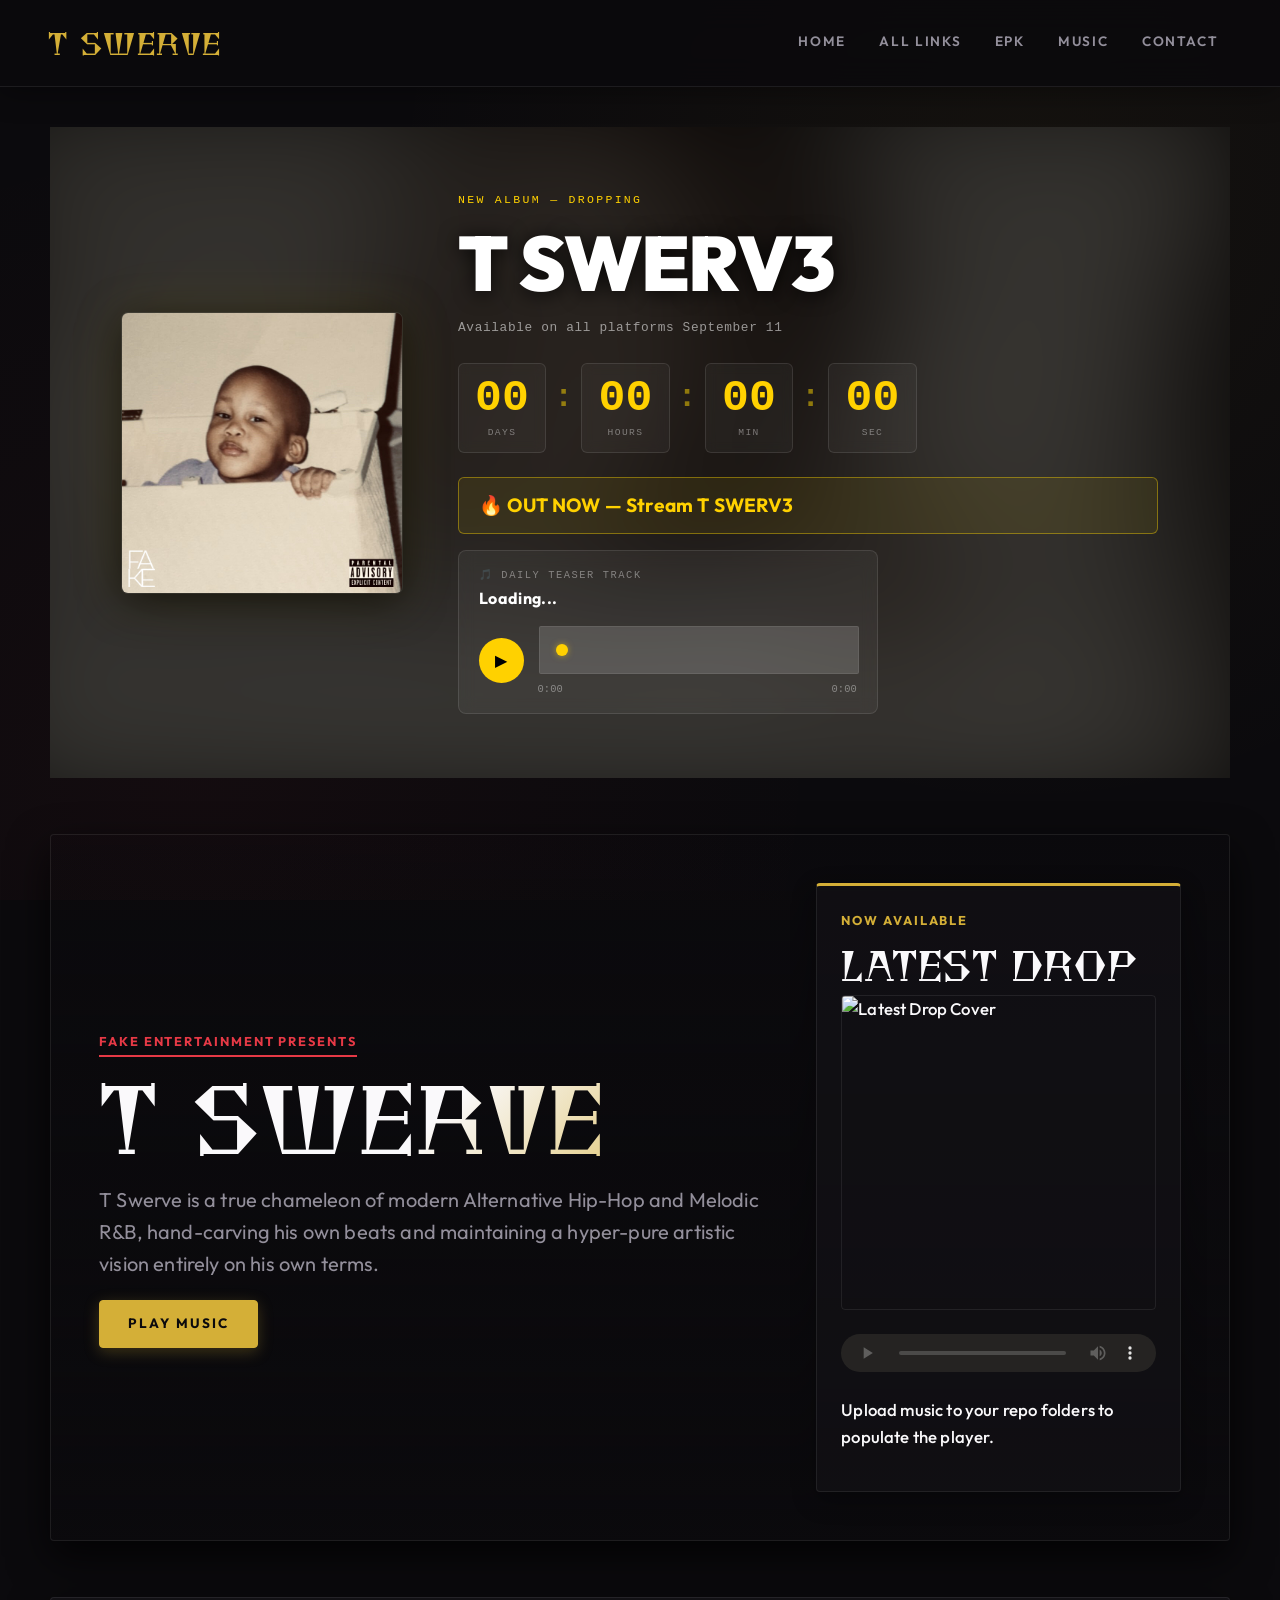
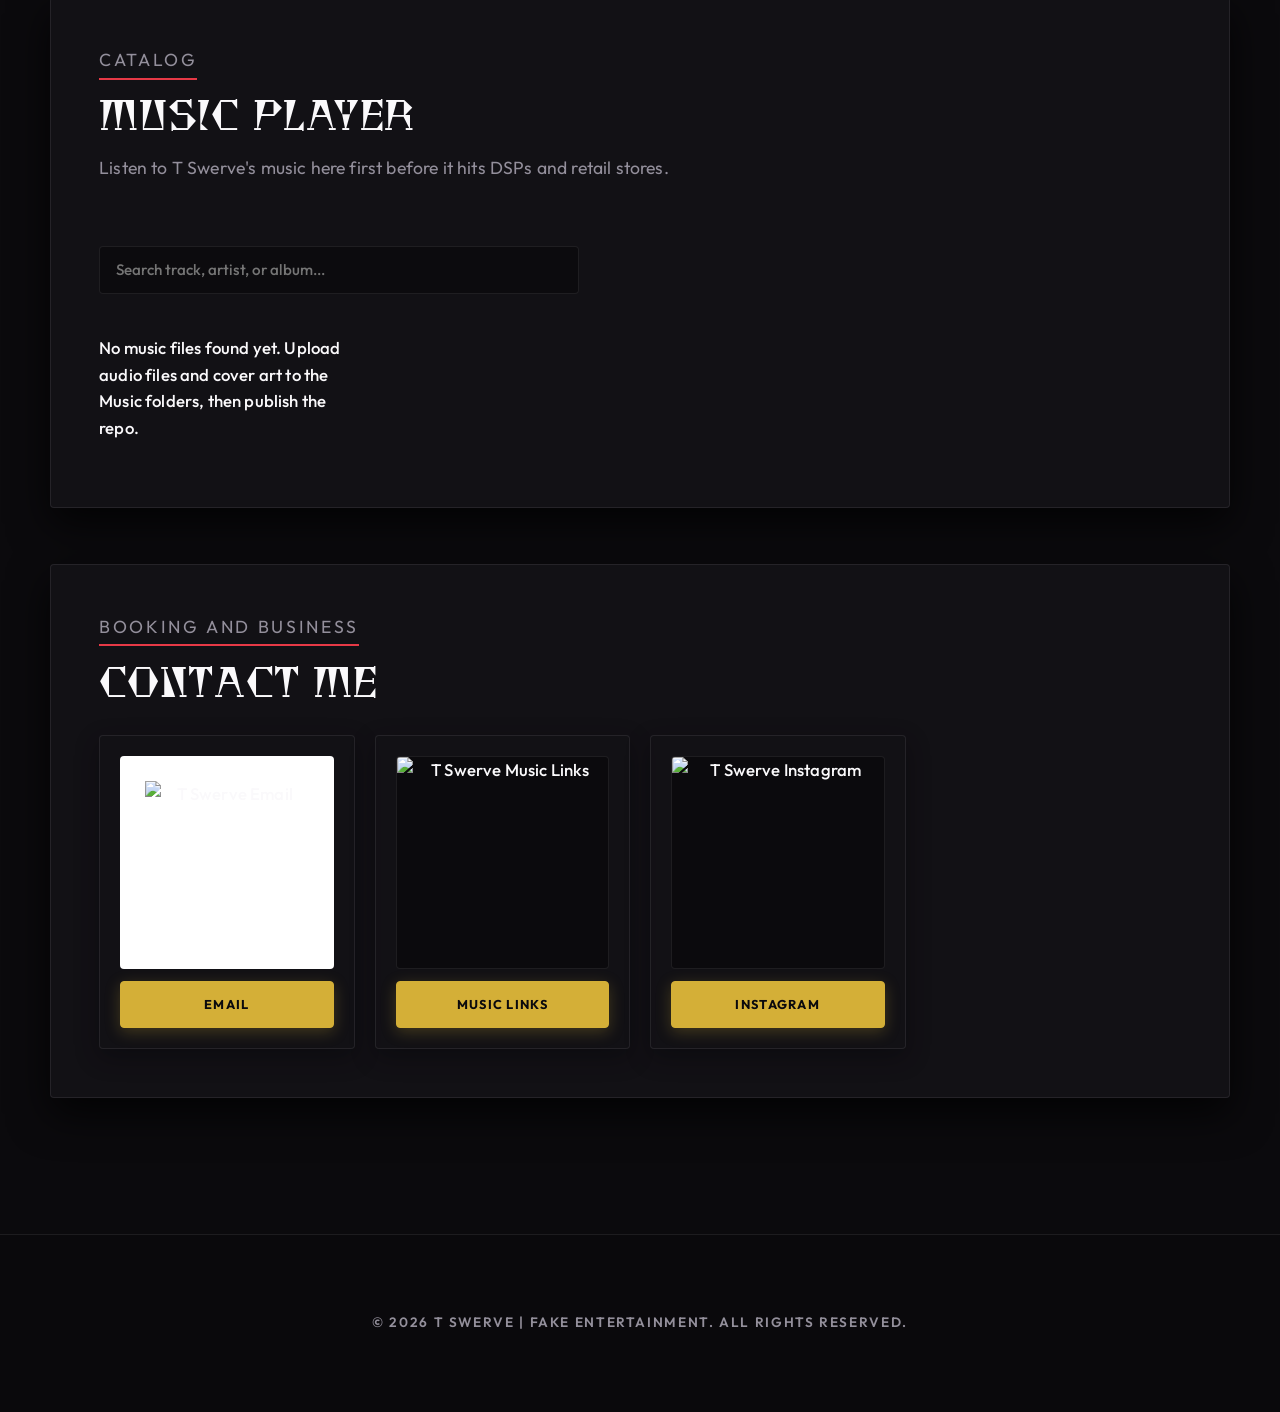
==== commit 39f72a24: "Add OG preview image and fix extension in meta tags" ====
--- a/index.html
+++ b/index.html
@@ -5,8 +5,26 @@
     <meta charset="UTF-8">
     <meta name="viewport" content="width=device-width, initial-scale=1.0">
     <title>T Swerve | Homebase</title>
-    <meta name="description" content="The official homebase for T Swerve">
-    <link rel="stylesheet" href="style.css?v=6">
+    <meta name="description" content="The official homebase for T Swerve — Alternative Hip-Hop & Melodic R&B. New album T SWERV3 dropping September 11.">
+
+    <!-- Open Graph (Facebook, iMessage, Discord, Slack, WhatsApp, etc.) -->
+    <meta property="og:type"        content="website">
+    <meta property="og:url"         content="https://gabetswerve.github.io/tswerve/">
+    <meta property="og:title"       content="T Swerve | Homebase">
+    <meta property="og:description" content="T SWERV3 dropping September 11 on all platforms. Listen to T Swerve's music now.">
+    <meta property="og:image"       content="https://gabetswerve.github.io/tswerve/assets/og-preview.jpeg">
+    <meta property="og:image:width"  content="1200">
+    <meta property="og:image:height" content="630">
+    <meta property="og:image:alt"   content="T Swerve">
+    <meta property="og:site_name"   content="T Swerve">
+
+    <!-- Twitter Card -->
+    <meta name="twitter:card"        content="summary_large_image">
+    <meta name="twitter:title"       content="T Swerve | Homebase">
+    <meta name="twitter:description" content="T SWERV3 dropping September 11 on all platforms. Listen to T Swerve's music now.">
+    <meta name="twitter:image"       content="https://gabetswerve.github.io/tswerve/assets/og-preview.jpeg">
+
+    <link rel="stylesheet" href="style.css?v=7">
 </head>
 
 <body>
@@ -144,7 +162,7 @@
         <p>&copy; <span id="year"></span> T Swerve | FAKE Entertainment. All rights reserved.</p>
     </footer>
 
-    <script src="site.js?v=6"></script>
+    <script src="site.js?v=7"></script>
 </body>
 
 </html>
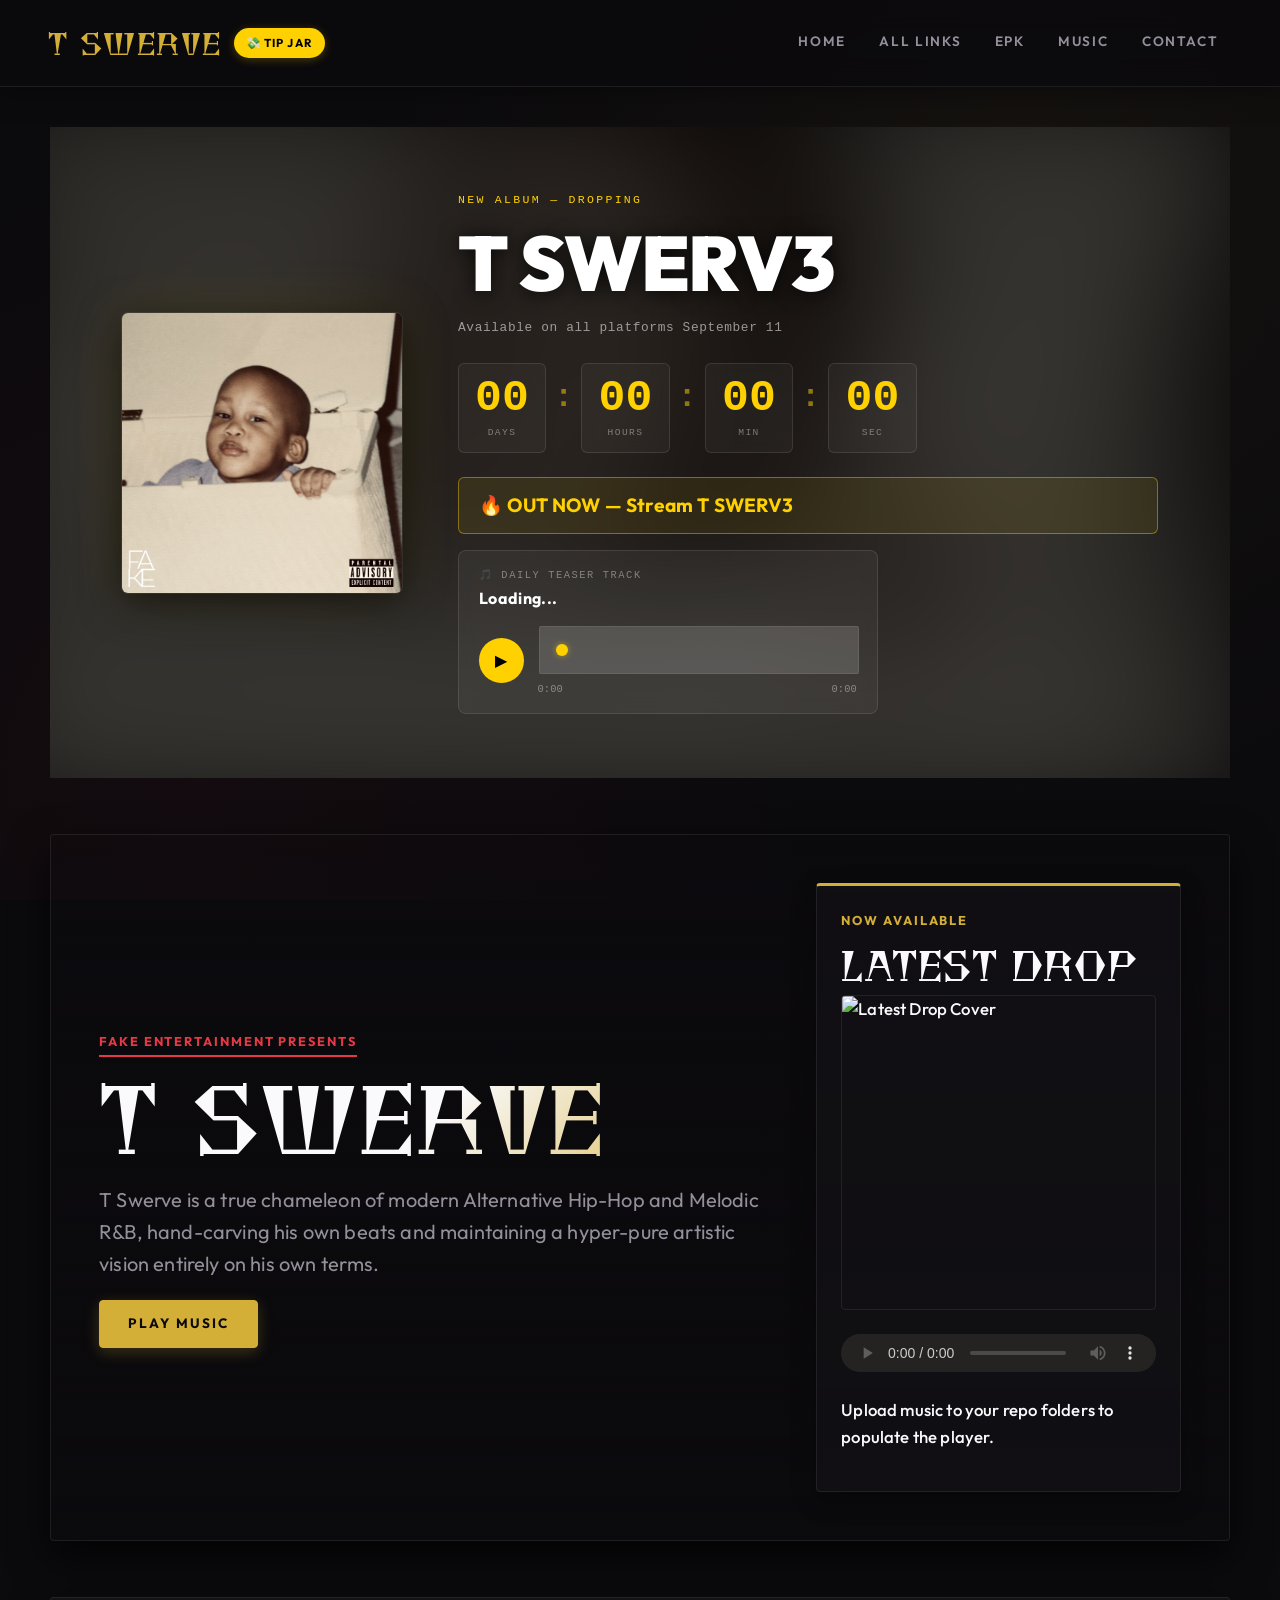
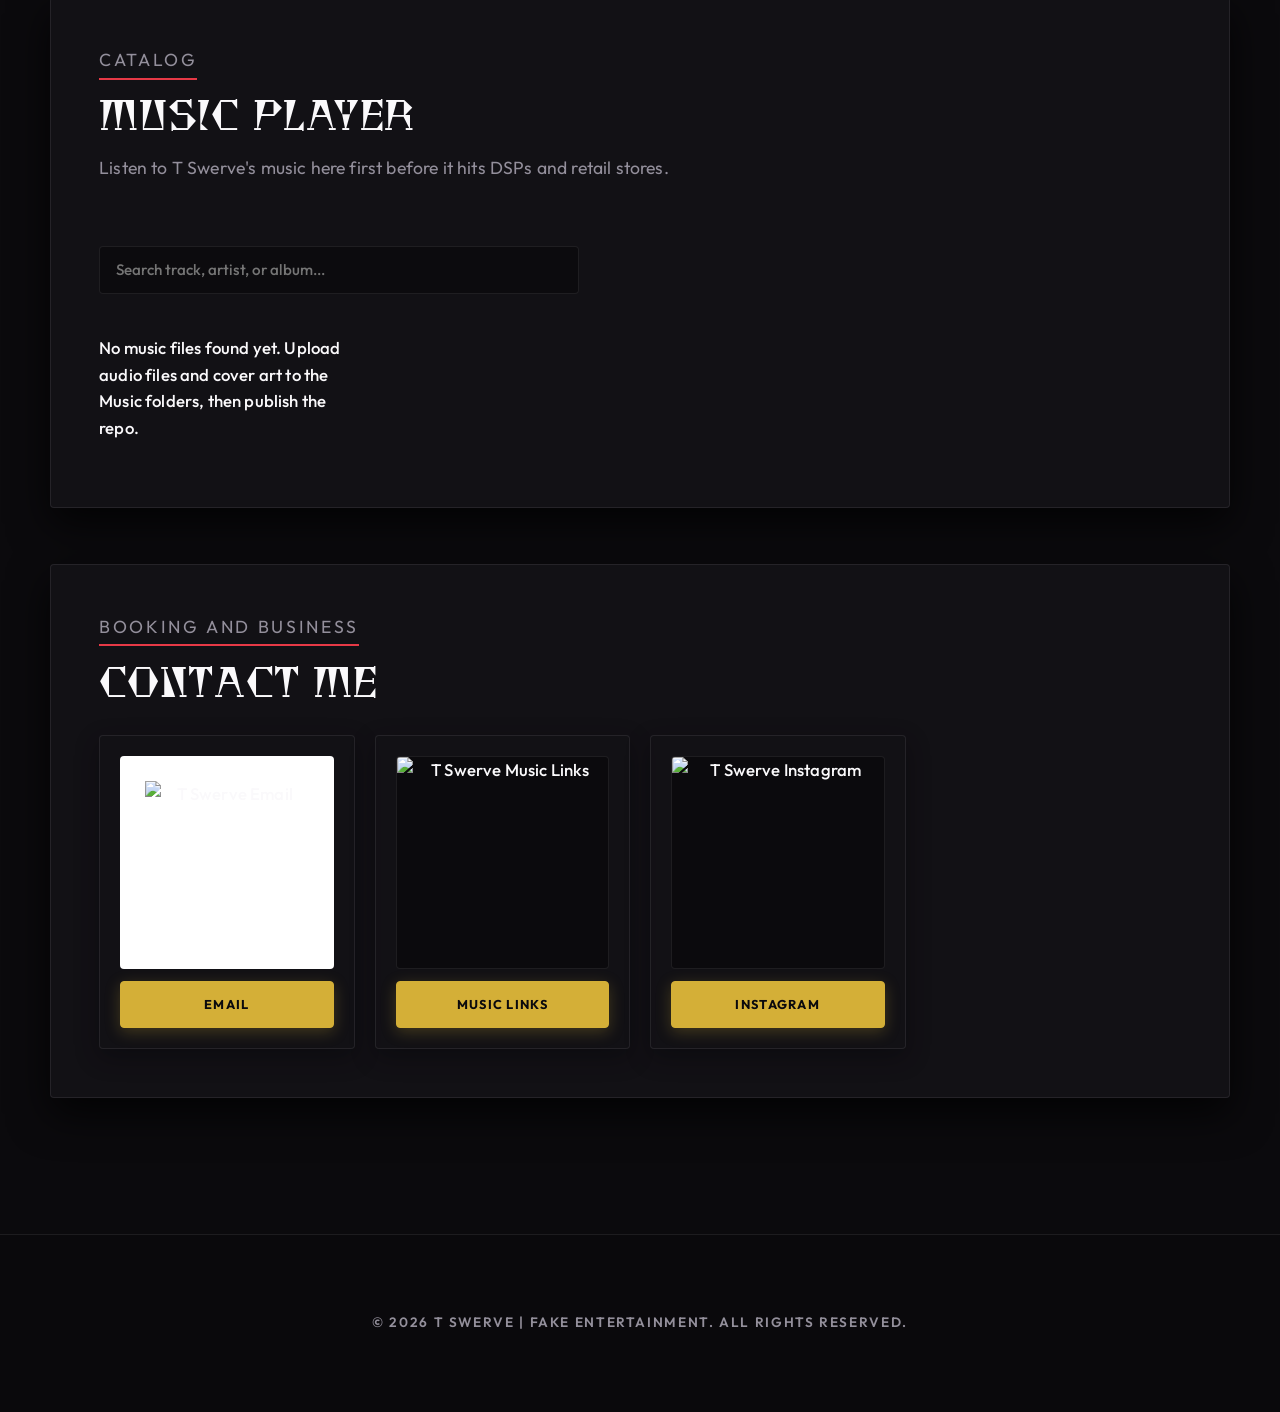
==== commit c87e797a: "Add sticky nav countdown pill: appears on scroll, always visible on other pages" ====
--- a/index.html
+++ b/index.html
@@ -24,12 +24,25 @@
     <meta name="twitter:description" content="T SWERV3 dropping September 11 on all platforms. Listen to T Swerve's music now.">
     <meta name="twitter:image"       content="https://gabetswerve.github.io/tswerve/assets/og-preview.jpeg">
 
-    <link rel="stylesheet" href="style.css?v=7">
+    <link rel="stylesheet" href="style.css?v=11">
 </head>
 
 <body>
     <header class="site-header">
-        <a class="brand" href="index.html" aria-label="T Swerve home">T Swerve</a>
+        <div class="brand-group">
+            <a class="brand" href="index.html" aria-label="T Swerve home">T Swerve</a>
+            <a class="tip-jar-btn" href="https://www.paypal.com/donate/?hosted_button_id=AJBC7XQU2HV6N" target="_blank" rel="noopener noreferrer" aria-label="Leave a tip">💸 Tip Jar</a>
+        </div>
+        <!-- Mini countdown pill — appears in nav when scrolled past the main countdown -->
+        <a id="nav-countdown-pill" class="nav-countdown-pill" href="index.html#tswerv3-countdown" aria-label="T SWERV3 album countdown — click to go back">
+            <span class="nav-cd-name">T SWERV3</span>
+            <span class="nav-cd-nums">
+                <span id="nav-cd-d">--</span>d
+                <span id="nav-cd-h">--</span>h
+                <span id="nav-cd-m">--</span>m
+                <span id="nav-cd-s">--</span>s
+            </span>
+        </a>
         <nav class="site-nav" aria-label="Primary navigation">
             <a href="#top">Home</a>
             <a href="link.html">All Links</a>
@@ -162,7 +175,7 @@
         <p>&copy; <span id="year"></span> T Swerve | FAKE Entertainment. All rights reserved.</p>
     </footer>
 
-    <script src="site.js?v=7"></script>
+    <script src="site.js?v=11"></script>
 </body>
 
 </html>
--- a/style.css
+++ b/style.css
@@ -137,6 +137,44 @@
     opacity: 0.85;
 }
 
+/* Brand + Tip Jar group on the left side of the header */
+.brand-group {
+    display: flex;
+    align-items: center;
+    gap: 0.75rem;
+    flex-shrink: 0;
+}
+
+.tip-jar-btn {
+    display: inline-flex;
+    align-items: center;
+    gap: 0.3rem;
+    padding: 0.35rem 0.75rem;
+    font-family: 'Outfit', sans-serif;
+    font-size: 0.72rem;
+    font-weight: 700;
+    text-transform: uppercase;
+    letter-spacing: 0.1em;
+    text-decoration: none;
+    color: #000;
+    background: #ffd100;
+    border-radius: 20px;
+    border: none;
+    white-space: nowrap;
+    transition: transform 0.15s ease, background 0.15s ease, box-shadow 0.15s ease;
+    box-shadow: 0 2px 10px rgba(255, 209, 0, 0.25);
+}
+
+.tip-jar-btn:hover {
+    background: #ffe040;
+    transform: translateY(-1px);
+    box-shadow: 0 4px 16px rgba(255, 209, 0, 0.4);
+}
+
+.tip-jar-btn:active {
+    transform: translateY(0);
+}
+
 .site-nav {
     display: flex;
     flex-wrap: wrap;
@@ -1084,6 +1122,42 @@
     min-height: 2.25rem;
     padding: 0.3rem 1rem;
     font-size: 0.8rem;
+}
+
+/* Download button — muted outline style, distinct from Play */
+.download-btn {
+    display: inline-flex;
+    align-items: center;
+    gap: 0.3rem;
+    text-decoration: none;
+    font-family: 'Outfit', sans-serif;
+    font-size: 0.78rem;
+    font-weight: 600;
+    text-transform: uppercase;
+    letter-spacing: 0.08em;
+    color: var(--muted);
+    background: transparent;
+    border: 1px solid var(--line);
+    border-radius: 4px;
+    padding: 0.3rem 0.75rem;
+    min-height: 2.25rem;
+    cursor: pointer;
+    transition: color 0.2s ease, border-color 0.2s ease, background 0.2s ease;
+    white-space: nowrap;
+}
+
+.download-btn:hover {
+    color: var(--text);
+    border-color: var(--cyan);
+    background: rgba(0, 230, 230, 0.06);
+}
+
+/* Wrapper for Play + Download in folder track rows */
+.folder-track-btns {
+    display: flex;
+    align-items: center;
+    gap: 0.5rem;
+    flex-shrink: 0;
 }
 
 .stat-grid div {
@@ -2216,6 +2290,10 @@
     border: 1px solid rgba(255, 215, 0, 0.4);
     border-radius: 6px;
     background: rgba(255, 215, 0, 0.08);
+    display: none; /* hidden by default; JS removes [hidden] to reveal */
+}
+
+.countdown-released-msg:not([hidden]) {
     display: inline-block;
 }
 
@@ -2366,3 +2444,76 @@
     }
 }
 
+/* =============================================
+   Nav Countdown Pill
+   ============================================= */
+
+.nav-countdown-pill {
+    display: flex;
+    align-items: center;
+    gap: 0.5rem;
+    text-decoration: none;
+    background: rgba(255, 209, 0, 0.07);
+    border: 1px solid rgba(255, 209, 0, 0.22);
+    border-radius: 20px;
+    padding: 0.3rem 0.9rem 0.3rem 0.75rem;
+    white-space: nowrap;
+    /* Hidden and slightly shifted up by default */
+    opacity: 0;
+    pointer-events: none;
+    transform: translateY(-5px) scale(0.95);
+    transition: opacity 0.3s ease, transform 0.3s ease, background 0.2s ease, border-color 0.2s ease;
+    /* Take center space between brand and nav */
+    flex: 0 1 auto;
+    margin: 0 auto;
+}
+
+.nav-countdown-pill.visible {
+    opacity: 1;
+    pointer-events: auto;
+    transform: translateY(0) scale(1);
+}
+
+.nav-countdown-pill:hover {
+    background: rgba(255, 209, 0, 0.14);
+    border-color: rgba(255, 209, 0, 0.5);
+}
+
+.nav-cd-name {
+    font-family: 'Outfit', sans-serif;
+    font-size: 0.65rem;
+    font-weight: 700;
+    letter-spacing: 0.15em;
+    text-transform: uppercase;
+    color: rgba(255, 255, 255, 0.5);
+}
+
+.nav-cd-nums {
+    font-family: 'Share Tech Mono', monospace;
+    font-size: 0.8rem;
+    font-weight: 700;
+    color: #ffd100;
+    letter-spacing: 0.04em;
+}
+
+.nav-cd-nums span {
+    display: inline;
+}
+
+/* On small screens: hide the label, keep just the numbers */
+@media (max-width: 640px) {
+    .nav-cd-name {
+        display: none;
+    }
+
+    .nav-countdown-pill {
+        padding: 0.3rem 0.65rem;
+    }
+}
+
+/* On very small screens, hide entirely to avoid header overflow */
+@media (max-width: 400px) {
+    .nav-countdown-pill {
+        display: none;
+    }
+}
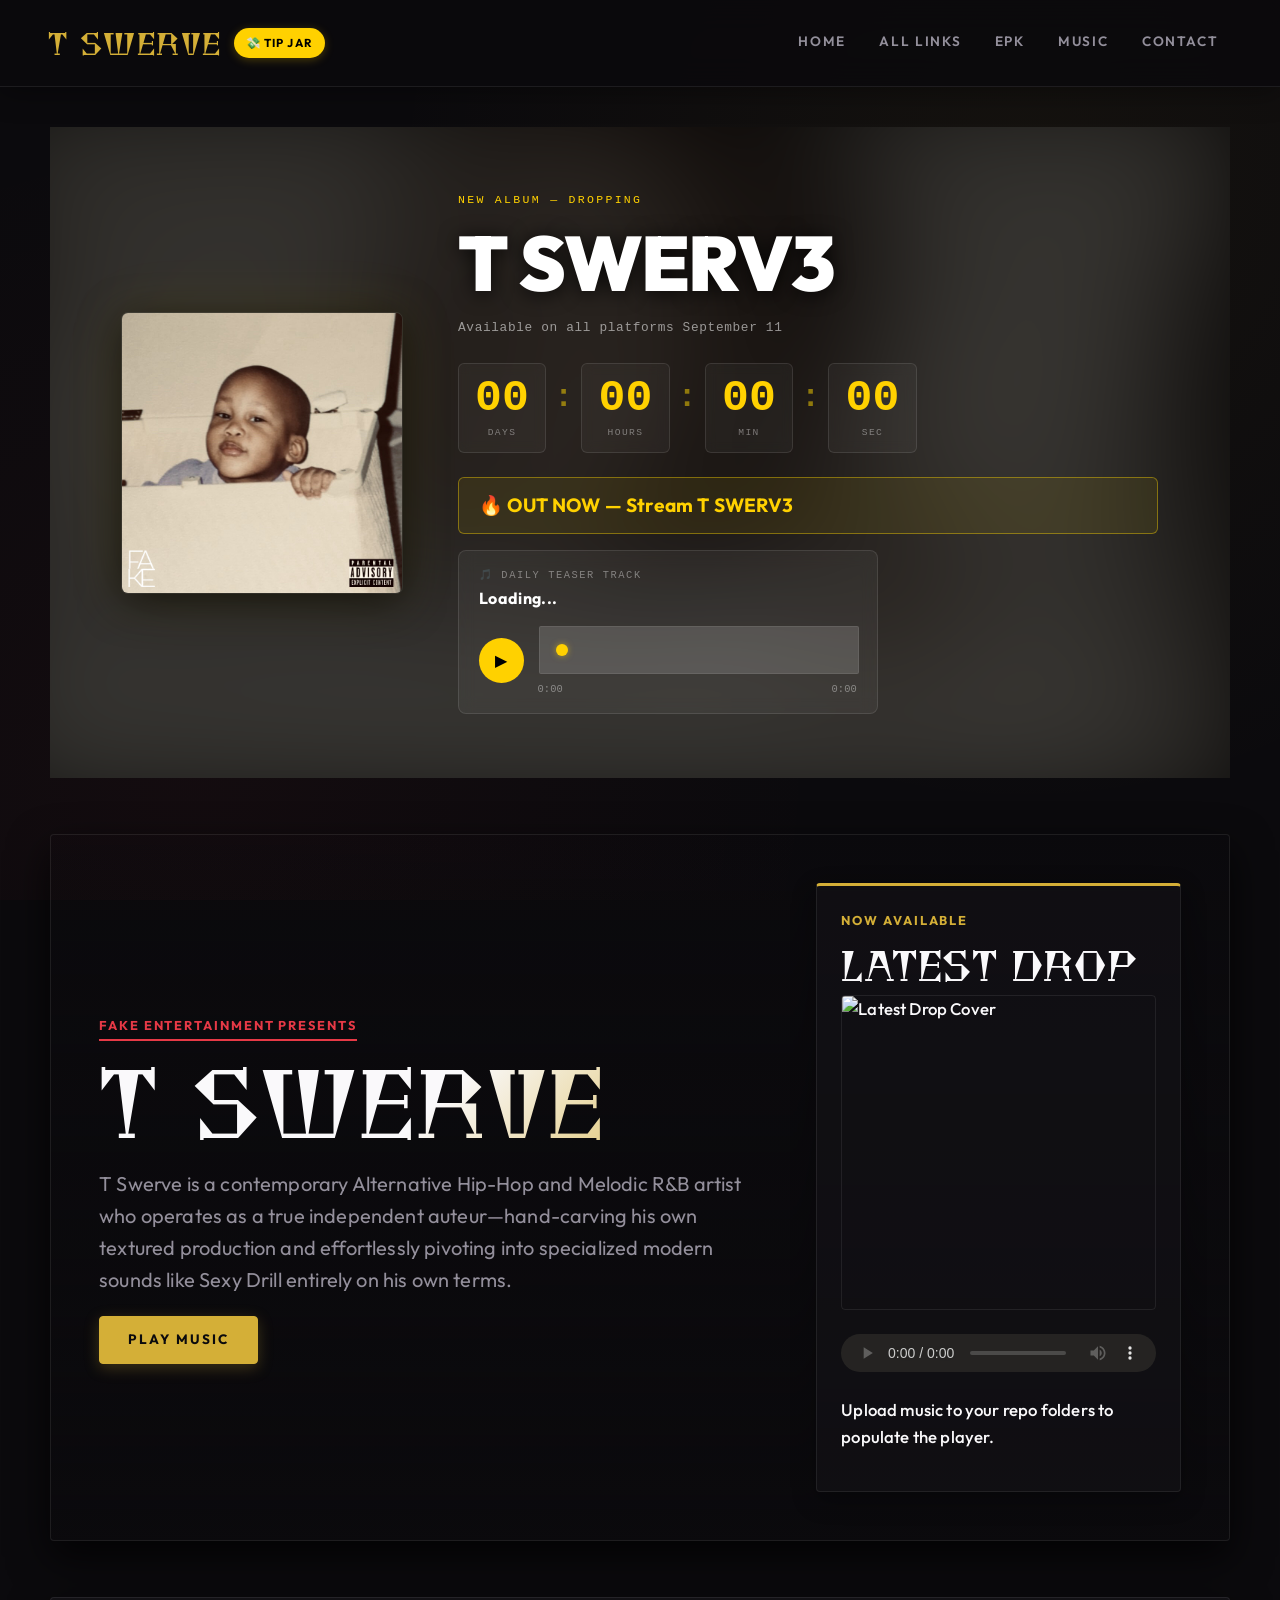
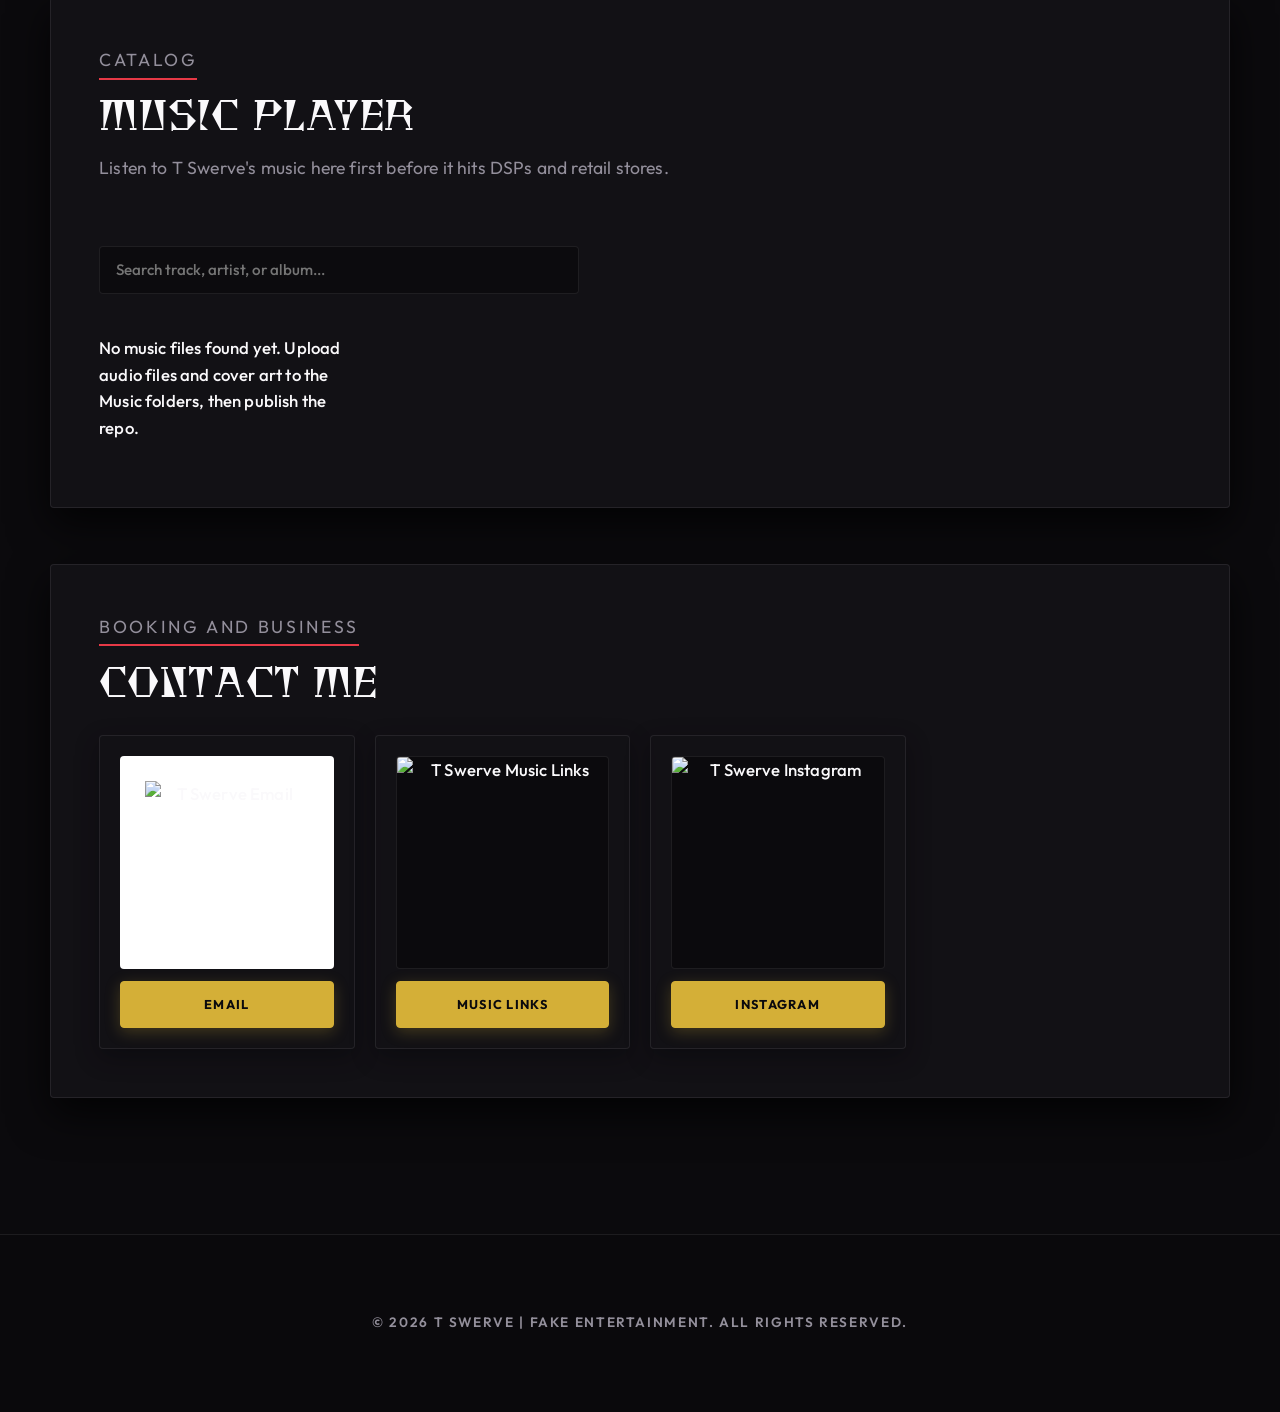
==== commit f9c7b129: "Update homepage bio for T Swerve" ====
--- a/index.html
+++ b/index.html
@@ -24,7 +24,7 @@
     <meta name="twitter:description" content="T SWERV3 dropping September 11 on all platforms. Listen to T Swerve's music now.">
     <meta name="twitter:image"       content="https://gabetswerve.github.io/tswerve/assets/og-preview.jpeg">
 
-    <link rel="stylesheet" href="style.css?v=11">
+    <link rel="stylesheet" href="style.css?v=12">
 </head>
 
 <body>
@@ -117,7 +117,7 @@
             <div class="hero-copy">
                 <p class="eyebrow">FAKE Entertainment presents</p>
                 <h1>T Swerve</h1>
-                <p class="lead">T Swerve is a true chameleon of modern Alternative Hip-Hop and Melodic R&B, hand-carving his own beats and maintaining a hyper-pure artistic vision entirely on his own terms.</p>
+                <p class="lead">T Swerve is a contemporary Alternative Hip-Hop and Melodic R&amp;B artist who operates as a true independent auteur—hand-carving his own textured production and effortlessly pivoting into specialized modern sounds like Sexy Drill entirely on his own terms.</p>
                 <div class="hero-actions">
                     <a class="button primary" href="#music">Play Music</a>
                 </div>
@@ -175,7 +175,7 @@
         <p>&copy; <span id="year"></span> T Swerve | FAKE Entertainment. All rights reserved.</p>
     </footer>
 
-    <script src="site.js?v=11"></script>
+    <script src="site.js?v=12"></script>
 </body>
 
 </html>
--- a/style.css
+++ b/style.css
@@ -542,6 +542,10 @@
     order: 1;
     display: flex;
     gap: 0.4rem;
+    justify-content: center;
+    align-items: center;
+    flex-wrap: wrap;
+    width: 100%;
     margin-top: 0 !important;
     margin-bottom: 0.3rem;
 }
@@ -551,6 +555,7 @@
     padding: 0.2rem 0.6rem;
     font-size: 0.7rem;
     letter-spacing: 0.08em;
+
 }
 
 .project-card h2 {
